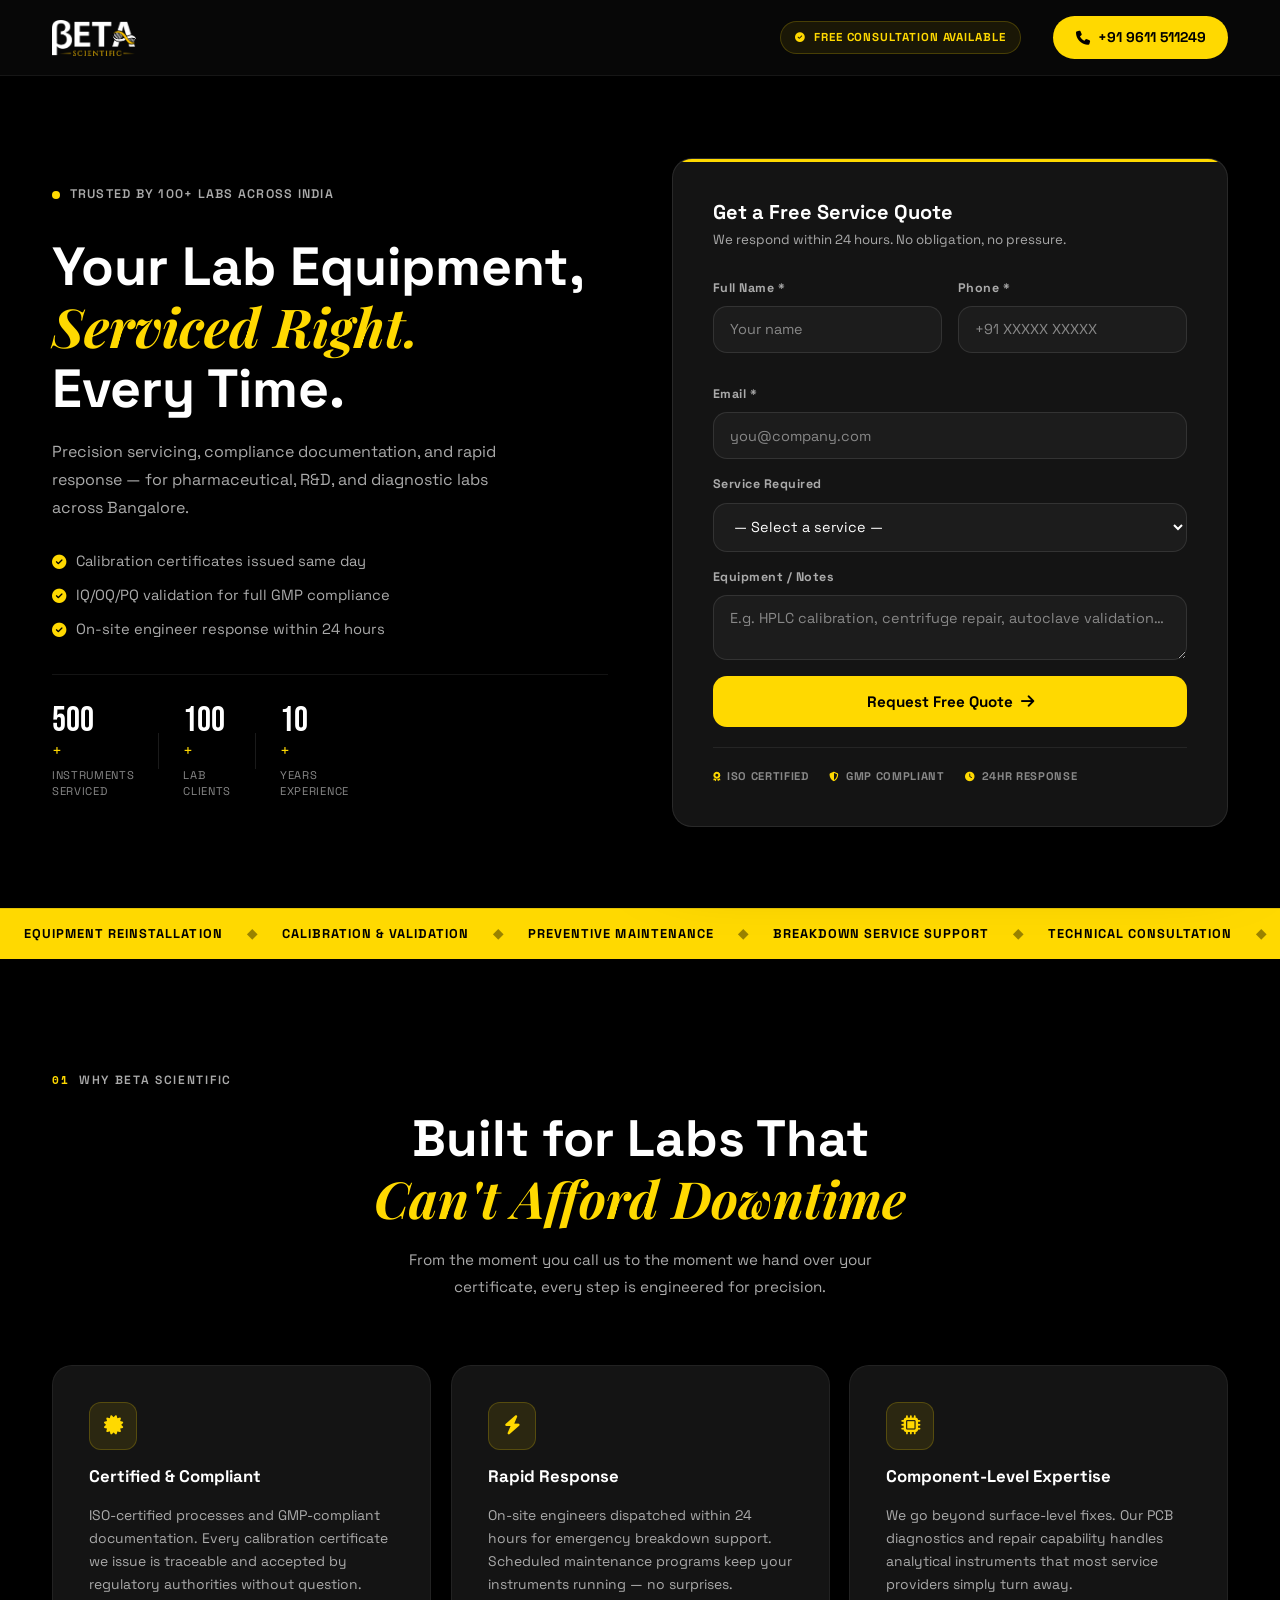
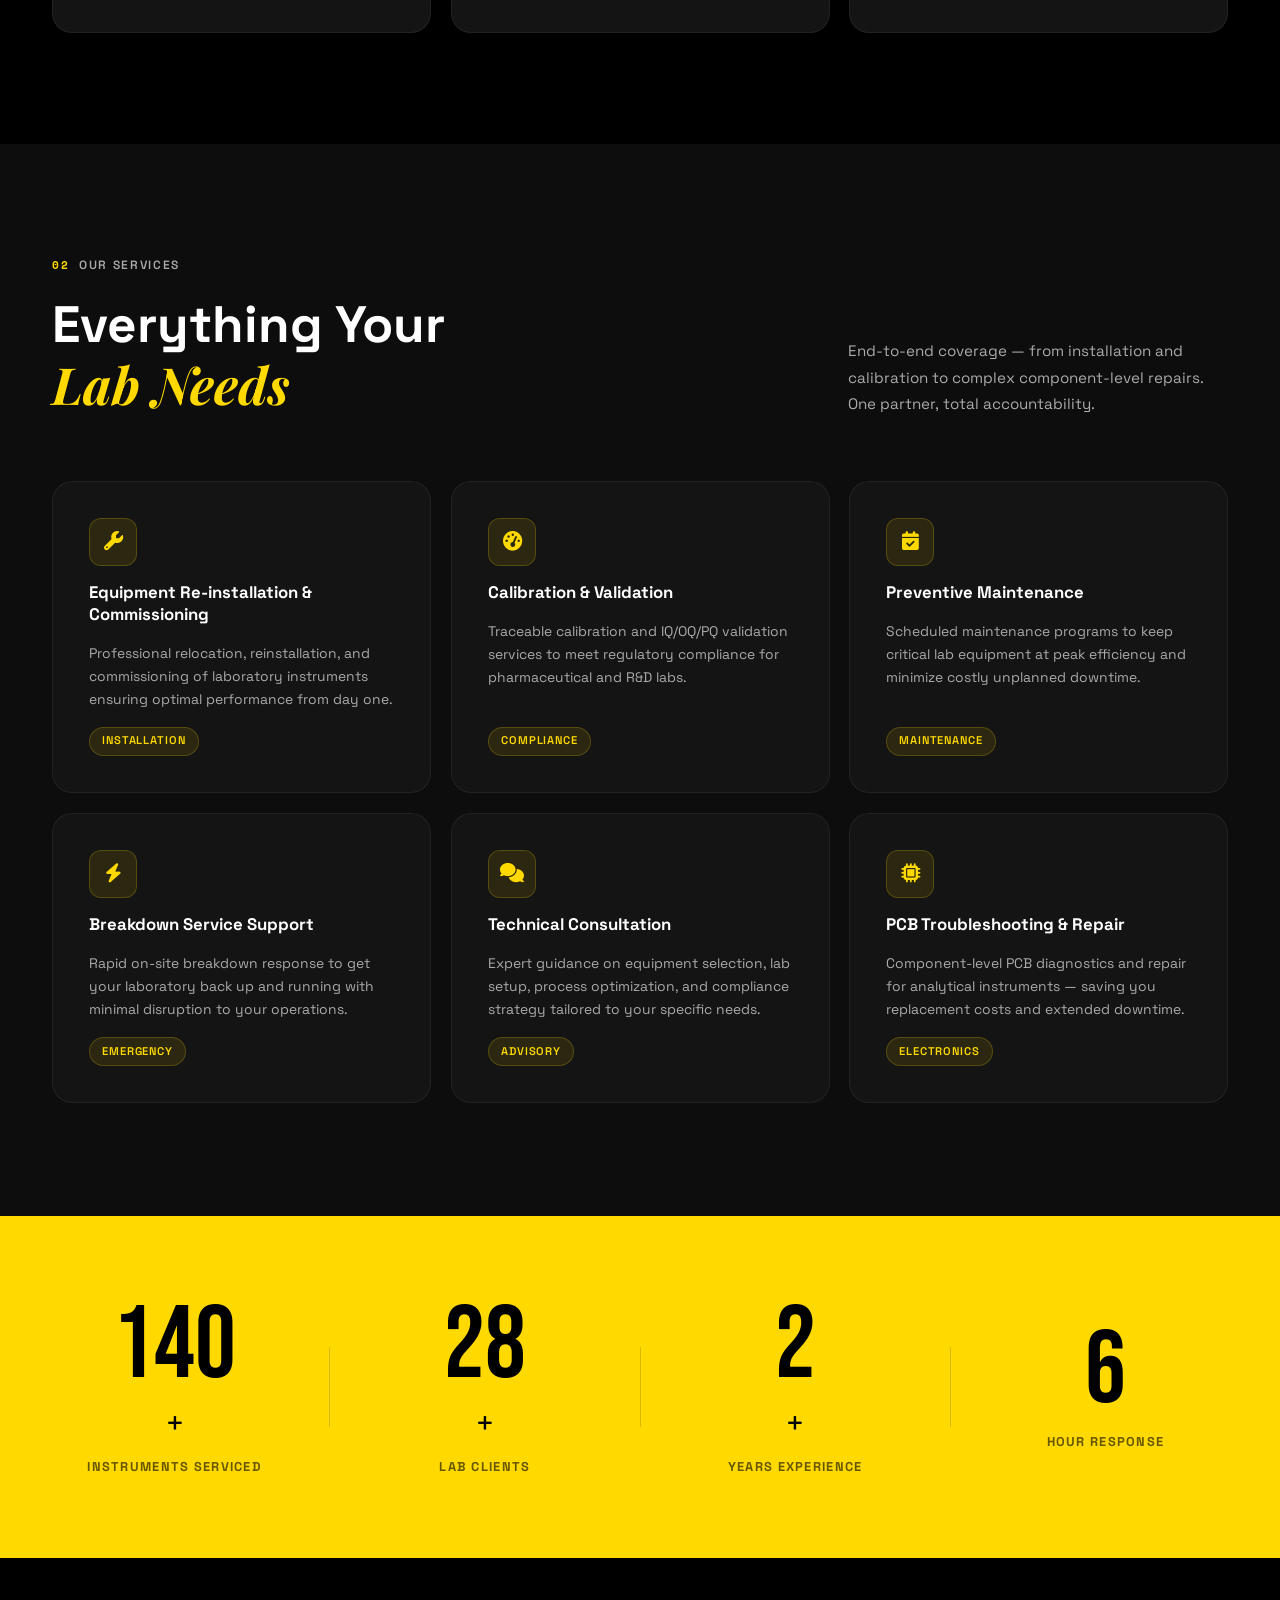
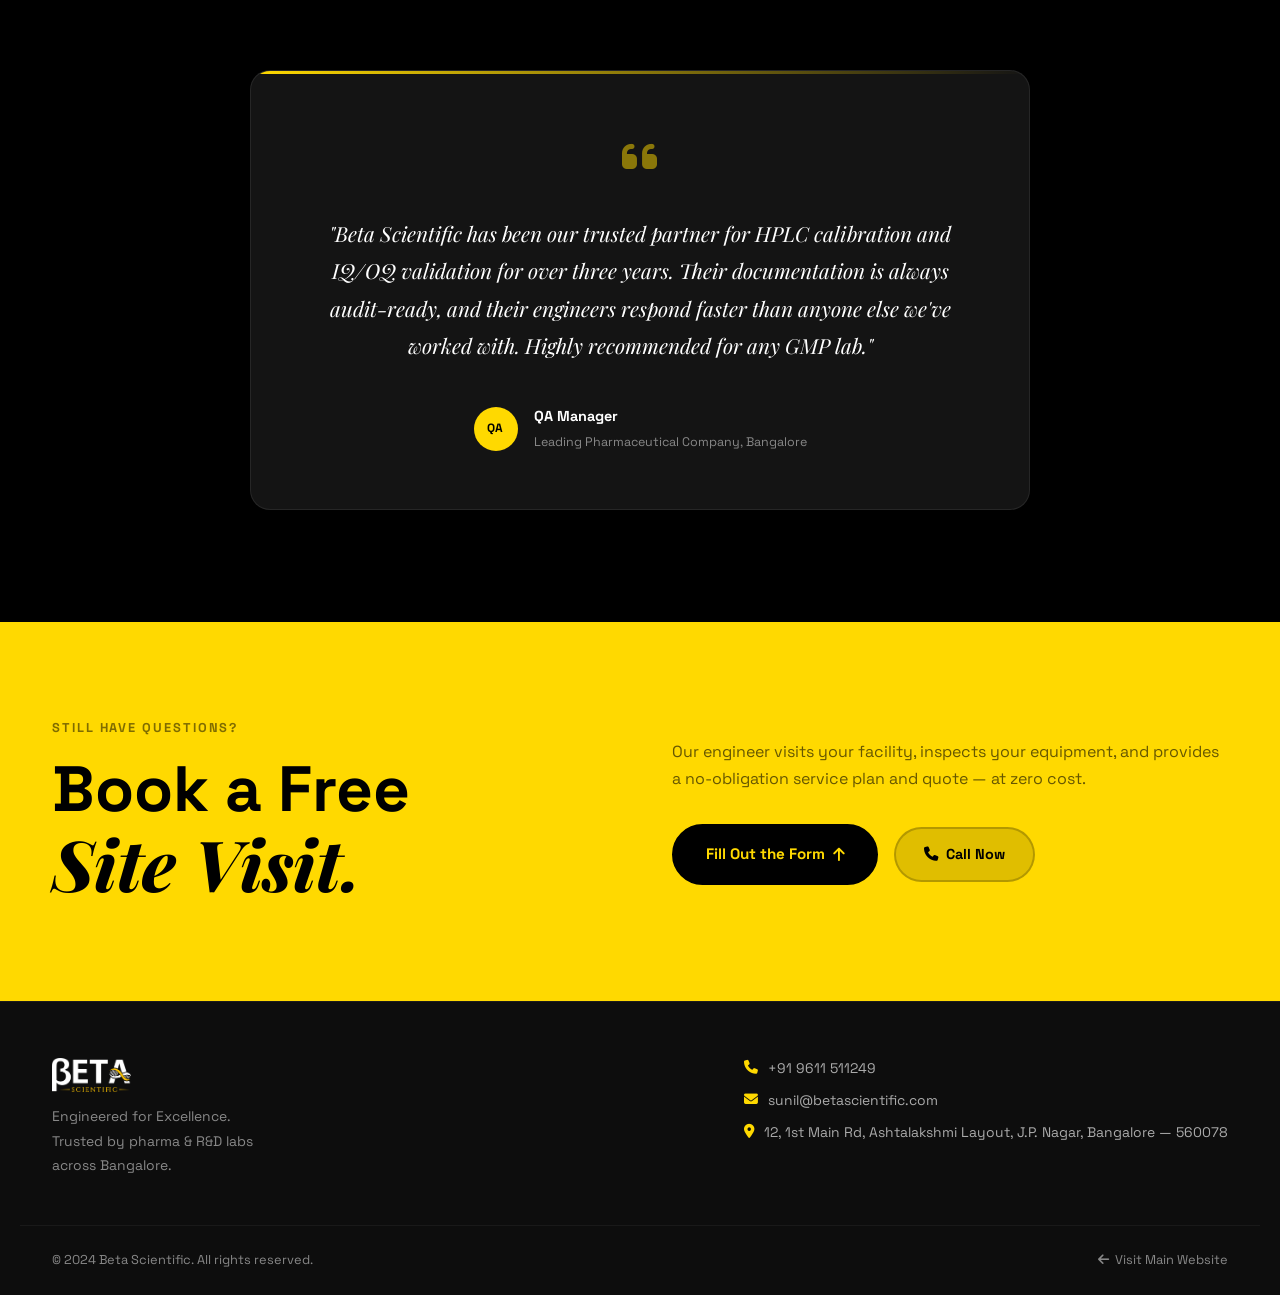
==== reach-us.html @ d672bdf1 "Apps" ====
<!DOCTYPE html>
<html lang="en">
<head>
  <meta charset="UTF-8" />
  <meta name="viewport" content="width=device-width, initial-scale=1.0" />
  <title>Get a Free Lab Equipment Service Quote — Beta Scientific Bangalore</title>
  <meta name="description" content="Beta Scientific — Expert calibration, validation & lab equipment services in Bangalore. Get a free quote. ISO certified. GMP compliant. 24hr response." />
  <meta name="robots" content="noindex, nofollow" />
  <link rel="preconnect" href="https://fonts.googleapis.com" />
  <link rel="preconnect" href="https://fonts.gstatic.com" crossorigin />
  <link href="https://fonts.googleapis.com/css2?family=Bebas+Neue&family=Playfair+Display:ital,wght@0,700;1,400;1,700&family=Space+Grotesk:wght@300;400;500;600;700&family=Space+Mono:ital@0;1&display=swap" rel="stylesheet" />
  <link rel="stylesheet" href="https://cdnjs.cloudflare.com/ajax/libs/font-awesome/6.5.0/css/all.min.css" />
  <link rel="stylesheet" href="style.css" />
  <link rel="stylesheet" href="reach-us.css" />
</head>
<body>

  <!-- ===== MINIMAL HEADER ===== -->
  <header id="lp-header">
    <div class="lp-header-inner">
      <a href="index.html" class="lp-logo">
        <img src="assets/logo-light.png" alt="Beta Scientific" />
      </a>
      <span class="lp-badge">
        <i class="fas fa-circle-check"></i> Free Consultation Available
      </span>
      <a href="tel:+919611511249" class="lp-phone-cta">
        <i class="fas fa-phone"></i>
        <span>+91 9611 511249</span>
      </a>
    </div>
  </header>

  <!-- ===== HERO ===== -->
  <section id="lp-hero">
    <div class="lp-hero-inner">

      <!-- LEFT: Copy + Stats -->
      <div class="lp-hero-left">
        <div class="hero-eyebrow">
          <span class="dot"></span> Trusted by 100+ Labs Across India
        </div>

        <h1 class="lp-h1">
          Your Lab Equipment,<br/>
          <em>Serviced Right.</em><br/>
          Every Time.
        </h1>

        <p class="lp-subhead">
          Precision servicing, compliance documentation, and rapid response
          — for pharmaceutical, R&amp;D, and diagnostic labs across Bangalore.
        </p>

        <ul class="lp-bullets">
          <li><i class="fas fa-circle-check"></i> Calibration certificates issued same day</li>
          <li><i class="fas fa-circle-check"></i> IQ/OQ/PQ validation for full GMP compliance</li>
          <li><i class="fas fa-circle-check"></i> On-site engineer response within 24 hours</li>
        </ul>

        <div class="hero-stats-row lp-stats-row">
          <div class="hstat">
            <span class="hstat-num" data-target="500">0</span><sup>+</sup>
            <span class="hstat-lbl">Instruments<br/>Serviced</span>
          </div>
          <div class="hstat-sep"></div>
          <div class="hstat">
            <span class="hstat-num" data-target="100">0</span><sup>+</sup>
            <span class="hstat-lbl">Lab<br/>Clients</span>
          </div>
          <div class="hstat-sep"></div>
          <div class="hstat">
            <span class="hstat-num" data-target="10">0</span><sup>+</sup>
            <span class="hstat-lbl">Years<br/>Experience</span>
          </div>
        </div>
      </div>

      <!-- RIGHT: Inline Quote Form -->
      <div class="lp-form-panel">
        <div class="lp-form-header">
          <h2>Get a Free Service Quote</h2>
          <p>We respond within 24 hours. No obligation, no pressure.</p>
        </div>

        <form id="lpForm" novalidate>
          <div class="form-row">
            <div class="form-group">
              <label for="lp-name">Full Name *</label>
              <input type="text" id="lp-name" name="name" placeholder="Your name" required />
            </div>
            <div class="form-group">
              <label for="lp-phone">Phone *</label>
              <input type="tel" id="lp-phone" name="phone" placeholder="+91 XXXXX XXXXX" required />
            </div>
          </div>
          <div class="form-group">
            <label for="lp-email">Email *</label>
            <input type="email" id="lp-email" name="email" placeholder="you@company.com" required />
          </div>
          <div class="form-group">
            <label for="lp-service">Service Required</label>
            <select id="lp-service" name="service">
              <option value="">— Select a service —</option>
              <option>Equipment Re-installation &amp; Commissioning</option>
              <option>Calibration &amp; Validation</option>
              <option>Preventive Maintenance</option>
              <option>Breakdown Service Support</option>
              <option>Technical Consultation</option>
              <option>PCB Troubleshooting &amp; Repair</option>
              <option>Other / Not Sure</option>
            </select>
          </div>
          <div class="form-group">
            <label for="lp-message">Equipment / Notes</label>
            <textarea id="lp-message" name="message" rows="2" placeholder="E.g. HPLC calibration, centrifuge repair, autoclave validation…"></textarea>
          </div>
          <button type="submit" class="btn-submit">
            Request Free Quote <i class="fas fa-arrow-right"></i>
          </button>
          <div class="form-success" id="lpFormSuccess">
            <i class="fas fa-circle-check"></i>
            Thank you! We'll contact you within 24 hours.
          </div>
        </form>

        <div class="lp-form-trust">
          <span><i class="fas fa-award"></i> ISO Certified</span>
          <span><i class="fas fa-shield-halved"></i> GMP Compliant</span>
          <span><i class="fas fa-clock"></i> 24hr Response</span>
        </div>
      </div>

    </div>
  </section>

  <!-- ===== MARQUEE ===== -->
  <div class="marquee-wrap">
    <div class="marquee-track">
      <span>Equipment Reinstallation</span><span class="bull">◆</span>
      <span>Calibration &amp; Validation</span><span class="bull">◆</span>
      <span>Preventive Maintenance</span><span class="bull">◆</span>
      <span>Breakdown Service Support</span><span class="bull">◆</span>
      <span>Technical Consultation</span><span class="bull">◆</span>
      <span>PCB Troubleshooting &amp; Repair</span><span class="bull">◆</span>
      <span>Equipment Reinstallation</span><span class="bull">◆</span>
      <span>Calibration &amp; Validation</span><span class="bull">◆</span>
      <span>Preventive Maintenance</span><span class="bull">◆</span>
      <span>Breakdown Service Support</span><span class="bull">◆</span>
      <span>Technical Consultation</span><span class="bull">◆</span>
      <span>PCB Troubleshooting &amp; Repair</span><span class="bull">◆</span>
    </div>
  </div>

  <!-- ===== WHY CHOOSE US ===== -->
  <section id="lp-why">
    <div class="sec-container">
      <div class="sec-header-center">
        <p class="eyebrow"><span class="mono">01</span> Why Beta Scientific</p>
        <h2 class="sec-title">Built for Labs That<br/><em>Can't Afford Downtime</em></h2>
        <p class="sec-desc-c">From the moment you call us to the moment we hand over your certificate, every step is engineered for precision.</p>
      </div>

      <div class="lp-why-grid">
        <div class="lp-why-card">
          <div class="bc-icon"><i class="fas fa-certificate"></i></div>
          <h3>Certified &amp; Compliant</h3>
          <p>ISO-certified processes and GMP-compliant documentation. Every calibration certificate we issue is traceable and accepted by regulatory authorities without question.</p>
        </div>
        <div class="lp-why-card">
          <div class="bc-icon"><i class="fas fa-bolt"></i></div>
          <h3>Rapid Response</h3>
          <p>On-site engineers dispatched within 24 hours for emergency breakdown support. Scheduled maintenance programs keep your instruments running — no surprises.</p>
        </div>
        <div class="lp-why-card">
          <div class="bc-icon"><i class="fas fa-microchip"></i></div>
          <h3>Component-Level Expertise</h3>
          <p>We go beyond surface-level fixes. Our PCB diagnostics and repair capability handles analytical instruments that most service providers simply turn away.</p>
        </div>
      </div>
    </div>
  </section>

  <!-- ===== SERVICES ===== -->
  <section id="lp-services">
    <div class="sec-container">
      <div class="sec-header-row">
        <div>
          <p class="eyebrow"><span class="mono">02</span> Our Services</p>
          <h2 class="sec-title">Everything Your<br/><em>Lab Needs</em></h2>
        </div>
        <p class="sec-desc">End-to-end coverage — from installation and calibration to complex component-level repairs. One partner, total accountability.</p>
      </div>

      <div class="lp-services-grid">
        <div class="bento-card">
          <div class="bc-icon"><i class="fas fa-wrench"></i></div>
          <h3>Equipment Re-installation &amp; Commissioning</h3>
          <p>Professional relocation, reinstallation, and commissioning of laboratory instruments ensuring optimal performance from day one.</p>
          <div class="bc-tag">Installation</div>
        </div>
        <div class="bento-card">
          <div class="bc-icon"><i class="fas fa-gauge-high"></i></div>
          <h3>Calibration &amp; Validation</h3>
          <p>Traceable calibration and IQ/OQ/PQ validation services to meet regulatory compliance for pharmaceutical and R&amp;D labs.</p>
          <div class="bc-tag">Compliance</div>
        </div>
        <div class="bento-card">
          <div class="bc-icon"><i class="fas fa-calendar-check"></i></div>
          <h3>Preventive Maintenance</h3>
          <p>Scheduled maintenance programs to keep critical lab equipment at peak efficiency and minimize costly unplanned downtime.</p>
          <div class="bc-tag">Maintenance</div>
        </div>
        <div class="bento-card">
          <div class="bc-icon"><i class="fas fa-bolt"></i></div>
          <h3>Breakdown Service Support</h3>
          <p>Rapid on-site breakdown response to get your laboratory back up and running with minimal disruption to your operations.</p>
          <div class="bc-tag">Emergency</div>
        </div>
        <div class="bento-card">
          <div class="bc-icon"><i class="fas fa-comments"></i></div>
          <h3>Technical Consultation</h3>
          <p>Expert guidance on equipment selection, lab setup, process optimization, and compliance strategy tailored to your specific needs.</p>
          <div class="bc-tag">Advisory</div>
        </div>
        <div class="bento-card">
          <div class="bc-icon"><i class="fas fa-microchip"></i></div>
          <h3>PCB Troubleshooting &amp; Repair</h3>
          <p>Component-level PCB diagnostics and repair for analytical instruments — saving you replacement costs and extended downtime.</p>
          <div class="bc-tag">Electronics</div>
        </div>
      </div>
    </div>
  </section>

  <!-- ===== STATS ===== -->
  <section id="lp-stats">
    <div class="sec-container">
      <div class="stats-grid">
        <div class="stat-block">
          <span class="stat-big" data-target="500">0</span><sup>+</sup>
          <span class="stat-lbl">Instruments Serviced</span>
        </div>
        <div class="stat-divider"></div>
        <div class="stat-block">
          <span class="stat-big" data-target="100">0</span><sup>+</sup>
          <span class="stat-lbl">Lab Clients</span>
        </div>
        <div class="stat-divider"></div>
        <div class="stat-block">
          <span class="stat-big" data-target="10">0</span><sup>+</sup>
          <span class="stat-lbl">Years Experience</span>
        </div>
        <div class="stat-divider"></div>
        <div class="stat-block">
          <span class="stat-big" data-target="24">0</span>
          <span class="stat-lbl">Hour Response</span>
        </div>
      </div>
    </div>
  </section>

  <!-- ===== TESTIMONIAL ===== -->
  <section id="lp-testimonial">
    <div class="sec-container">
      <div class="lp-testimonial-card">
        <div class="lp-quote-mark"><i class="fas fa-quote-left"></i></div>
        <blockquote class="lp-quote-text">
          "Beta Scientific has been our trusted partner for HPLC calibration and IQ/OQ validation for over three years. Their documentation is always audit-ready, and their engineers respond faster than anyone else we've worked with. Highly recommended for any GMP lab."
        </blockquote>
        <div class="lp-testimonial-author">
          <div class="lp-author-avatar">QA</div>
          <div>
            <strong>QA Manager</strong>
            <span>Leading Pharmaceutical Company, Bangalore</span>
          </div>
        </div>
      </div>
    </div>
  </section>

  <!-- ===== SECOND CTA ===== -->
  <section id="lp-cta">
    <div class="sec-container cta-inner">
      <div class="cta-text">
        <p class="cta-pre">Still have questions?</p>
        <h2 class="cta-heading">Book a Free<br/><em>Site Visit.</em></h2>
      </div>
      <div class="cta-right">
        <p>Our engineer visits your facility, inspects your equipment, and provides a no-obligation service plan and quote — at zero cost.</p>
        <div class="lp-cta-btns">
          <a href="#lp-hero" class="btn-dark">
            Fill Out the Form <i class="fas fa-arrow-up"></i>
          </a>
          <a href="tel:+919611511249" class="lp-call-btn">
            <i class="fas fa-phone"></i> Call Now
          </a>
        </div>
      </div>
    </div>
  </section>

  <!-- ===== MINIMAL FOOTER ===== -->
  <footer id="lp-footer">
    <div class="lp-footer-inner">
      <div class="lp-footer-brand">
        <img src="assets/logo-light.png" alt="Beta Scientific" class="footer-logo" />
        <p>Engineered for Excellence.<br/>Trusted by pharma &amp; R&amp;D labs across Bangalore.</p>
      </div>
      <div class="lp-footer-contact">
        <p><i class="fas fa-phone"></i> <a href="tel:+919611511249">+91 9611 511249</a></p>
        <p><i class="fas fa-envelope"></i> <a href="mailto:sunil@betascientific.com">sunil@betascientific.com</a></p>
        <p><i class="fas fa-location-dot"></i> 12, 1st Main Rd, Ashtalakshmi Layout, J.P. Nagar, Bangalore — 560078</p>
      </div>
    </div>
    <div class="lp-footer-bottom">
      <p>&copy; 2024 Beta Scientific. All rights reserved.</p>
      <a href="index.html" class="lp-back-link">
        <i class="fas fa-arrow-left"></i> Visit Main Website
      </a>
    </div>
  </footer>

  <!-- ===== MOBILE STICKY BAR ===== -->
  <div id="lp-mobile-bar">
    <a href="tel:+919611511249">
      <i class="fas fa-phone"></i>
      Call Now — +91 9611 511249
    </a>
  </div>

  <script src="reach-us.js"></script>
</body>
</html>
---- style.css ----
/* =============================================
   BETA SCIENTIFIC — REDESIGN
   Fonts: Bebas Neue | Playfair Display | Space Grotesk
   Colors: #000 | #FFF | #FFD900
   ============================================= */

*, *::before, *::after { box-sizing: border-box; margin: 0; padding: 0; }

:root {
  --y:  #FFD900;
  --b:  #000000;
  --w:  #FFFFFF;
  --g1: #0d0d0d;
  --g2: #141414;
  --g3: #1c1c1c;
  --g4: #272727;
  --g5: #888;
  --g6: #aaa;
  --r:  14px;
  --rl: 20px;
  --t:  0.3s ease;
  --sh: 0 8px 40px rgba(0,0,0,0.5);
}

html { scroll-behavior: smooth; }
body {
  font-family: 'Space Grotesk', sans-serif;
  background: var(--b);
  color: var(--w);
  line-height: 1.6;
  overflow-x: hidden;
}

img { display: block; max-width: 100%; }
a   { text-decoration: none; color: inherit; }

/* ---- FONT HELPERS ---- */
.font-bebas   { font-family: 'Bebas Neue', sans-serif; letter-spacing: 0.02em; }
.font-playfair{ font-family: 'Playfair Display', serif; }
.mono         { font-family: 'Space Mono', monospace; font-size: 0.75em; color: var(--y); }

/* ---- LAYOUT ---- */
.sec-container {
  max-width: 1240px;
  margin: 0 auto;
  padding: 0 2rem;
}
section { padding: 7rem 0; }

/* ---- EYEBROW ---- */
.eyebrow {
  display: flex;
  align-items: center;
  gap: 0.6rem;
  font-size: 0.75rem;
  font-weight: 600;
  letter-spacing: 0.14em;
  text-transform: uppercase;
  color: var(--g6);
  margin-bottom: 1.25rem;
}
.eyebrow .mono { font-size: 0.9em; }

/* ---- SECTION TITLES ---- */
.sec-title {
  font-family: 'Space Grotesk', sans-serif;
  font-size: clamp(2.2rem, 4vw, 3.2rem);
  font-weight: 700;
  line-height: 1.15;
}
.sec-title em {
  font-family: 'Playfair Display', serif;
  font-style: italic;
  font-weight: 700;
  color: var(--y);
}

/* ---- SECTION HEADER ROW ---- */
.sec-header-row {
  display: flex;
  align-items: flex-end;
  justify-content: space-between;
  gap: 2rem;
  margin-bottom: 4rem;
}
.sec-desc {
  max-width: 380px;
  font-size: 0.95rem;
  color: var(--g6);
  line-height: 1.75;
  flex-shrink: 0;
}
.sec-header-center { text-align: center; margin-bottom: 4rem; }
.sec-desc-c { max-width: 500px; margin: 1rem auto 0; color: var(--g6); font-size: 0.95rem; line-height: 1.75; }

/* ---- BUTTONS ---- */
.btn-primary {
  display: inline-flex;
  align-items: center;
  gap: 0.5rem;
  background: var(--y);
  color: var(--b);
  font-family: 'Space Grotesk', sans-serif;
  font-weight: 700;
  font-size: 0.9rem;
  padding: 0.9rem 1.75rem;
  border: none;
  border-radius: 999px;
  cursor: pointer;
  transition: transform var(--t), box-shadow var(--t), background var(--t);
}
.btn-primary:hover {
  transform: translateY(-2px);
  box-shadow: 0 8px 28px rgba(255,217,0,0.35);
  background: #f5cf00;
}
.btn-ghost {
  display: inline-flex;
  align-items: center;
  gap: 0.5rem;
  background: transparent;
  color: var(--w);
  font-family: 'Space Grotesk', sans-serif;
  font-weight: 600;
  font-size: 0.9rem;
  padding: 0.9rem 1.75rem;
  border: 1.5px solid rgba(255,255,255,0.2);
  border-radius: 999px;
  cursor: pointer;
  transition: border-color var(--t), color var(--t), transform var(--t);
}
.btn-ghost:hover { border-color: var(--y); color: var(--y); transform: translateY(-2px); }
.btn-dark {
  display: inline-flex;
  align-items: center;
  gap: 0.5rem;
  background: var(--b);
  color: var(--y);
  font-family: 'Space Grotesk', sans-serif;
  font-weight: 700;
  font-size: 0.95rem;
  padding: 1rem 2rem;
  border: 2px solid var(--b);
  border-radius: 999px;
  cursor: pointer;
  transition: all var(--t);
}
.btn-dark:hover { background: var(--g3); transform: translateY(-2px); }
.btn-quote {
  display: inline-flex;
  align-items: center;
  gap: 0.5rem;
  background: var(--y);
  color: var(--b);
  font-family: 'Space Grotesk', sans-serif;
  font-weight: 700;
  font-size: 0.85rem;
  padding: 0.65rem 1.4rem;
  border: none;
  border-radius: 999px;
  cursor: pointer;
  transition: transform var(--t), box-shadow var(--t);
}
.btn-quote:hover { transform: translateY(-2px); box-shadow: 0 6px 20px rgba(255,217,0,0.3); }

/* ============================================= */
/* NAVBAR                                        */
/* ============================================= */
#navbar {
  position: fixed;
  top: 0; left: 0; right: 0;
  z-index: 1000;
  padding: 1.5rem 0;
  transition: all var(--t);
}
#navbar.scrolled {
  background: rgba(8,8,8,0.94);
  backdrop-filter: blur(20px);
  padding: 1rem 0;
  border-bottom: 1px solid rgba(255,255,255,0.06);
}
.nav-inner {
  max-width: 1240px;
  margin: 0 auto;
  padding: 0 2rem;
  display: flex;
  align-items: center;
  gap: 3rem;
}
.nav-logo img { height: 38px; }
.nav-links {
  display: flex;
  list-style: none;
  gap: 0.25rem;
  margin-left: auto;
}
.nav-links a {
  font-size: 0.85rem;
  font-weight: 500;
  color: var(--g6);
  padding: 0.45rem 0.85rem;
  border-radius: 8px;
  transition: color var(--t), background var(--t);
}
.nav-links a:hover, .nav-links a.active { color: var(--w); background: rgba(255,255,255,0.07); }
.hamburger {
  display: none;
  flex-direction: column;
  gap: 5px;
  background: none;
  border: none;
  cursor: pointer;
  margin-left: auto;
  padding: 4px;
}
.hamburger span { display: block; width: 22px; height: 2px; background: var(--w); border-radius: 2px; transition: all var(--t); }
.hamburger.open span:nth-child(1) { transform: translateY(7px) rotate(45deg); }
.hamburger.open span:nth-child(2) { opacity: 0; }
.hamburger.open span:nth-child(3) { transform: translateY(-7px) rotate(-45deg); }

/* ============================================= */
/* HERO                                          */
/* ============================================= */
#hero {
  min-height: 100vh;
  display: grid;
  grid-template-columns: 1fr 1fr;
  align-items: center;
  gap: 4rem;
  padding-top: 7rem;
  padding-bottom: 5rem;
  max-width: 1240px;
  margin: 0 auto;
  padding-left: 2rem;
  padding-right: 2rem;
}
.hero-eyebrow {
  display: inline-flex;
  align-items: center;
  gap: 0.6rem;
  font-size: 0.78rem;
  font-weight: 600;
  letter-spacing: 0.1em;
  text-transform: uppercase;
  color: var(--g6);
  margin-bottom: 2rem;
}
.dot { width: 8px; height: 8px; background: var(--y); border-radius: 50%; display: inline-block; animation: pulse 2s ease-in-out infinite; }
@keyframes pulse { 0%,100%{box-shadow:0 0 0 0 rgba(255,217,0,0.4)} 50%{box-shadow:0 0 0 6px rgba(255,217,0,0)} }

.hero-heading {
  line-height: 1;
  margin-bottom: 1.75rem;
}
.line-block {
  display: block;
  font-family: 'Bebas Neue', sans-serif;
  font-size: clamp(4.5rem, 9vw, 8rem);
  letter-spacing: 0.02em;
  line-height: 0.95;
}
.line-block:nth-child(2) {
  -webkit-text-stroke: 1.5px rgba(255,255,255,0.5);
  color: transparent;
}
.line-serif {
  display: block;
  margin-top: 0.4rem;
}
.line-serif em {
  font-family: 'Playfair Display', serif;
  font-style: italic;
  font-weight: 700;
  font-size: clamp(2.5rem, 5vw, 4.5rem);
  color: var(--y);
}

.hero-body {
  font-size: 1rem;
  color: var(--g6);
  max-width: 440px;
  line-height: 1.75;
  margin-bottom: 2.5rem;
}
.hero-btns { display: flex; gap: 1rem; flex-wrap: wrap; margin-bottom: 3rem; }

.hero-stats-row {
  display: flex;
  align-items: center;
  gap: 1.5rem;
  padding-top: 2rem;
  border-top: 1px solid rgba(255,255,255,0.08);
}
.hstat { display: flex; flex-direction: column; }
.hstat-num {
  font-family: 'Bebas Neue', sans-serif;
  font-size: 2.2rem;
  line-height: 1;
  color: var(--w);
}
.hstat sup { font-family: 'Space Grotesk', sans-serif; font-size: 1rem; color: var(--y); vertical-align: super; }
.hstat-lbl { font-size: 0.7rem; color: var(--g5); text-transform: uppercase; letter-spacing: 0.06em; margin-top: 0.3rem; line-height: 1.4; }
.hstat-sep { width: 1px; height: 36px; background: rgba(255,255,255,0.1); }

/* Hero right */
.hero-right { position: relative; }
.hero-img-frame {
  position: relative;
  border-radius: var(--rl);
  overflow: hidden;
  aspect-ratio: 4/5;
  box-shadow: 0 30px 80px rgba(0,0,0,0.6);
}
.hero-img-frame img {
  width: 100%; height: 100%;
  object-fit: cover;
  filter: brightness(0.8) grayscale(10%);
  transition: transform 8s ease;
}
.hero-img-frame:hover img { transform: scale(1.04); }

/* Yellow corner brackets */
.frame-corner {
  position: absolute;
  width: 28px; height: 28px;
  border-color: var(--y);
  border-style: solid;
  z-index: 2;
}
.frame-corner.tl { top: 16px; left: 16px; border-width: 2px 0 0 2px; }
.frame-corner.tr { top: 16px; right: 16px; border-width: 2px 2px 0 0; }
.frame-corner.bl { bottom: 16px; left: 16px; border-width: 0 0 2px 2px; }
.frame-corner.br { bottom: 16px; right: 16px; border-width: 0 2px 2px 0; }

.hero-badge-float {
  position: absolute;
  display: flex;
  align-items: center;
  gap: 0.75rem;
  background: rgba(10,10,10,0.85);
  backdrop-filter: blur(12px);
  border: 1px solid rgba(255,255,255,0.1);
  border-radius: 14px;
  padding: 0.85rem 1.1rem;
  z-index: 3;
  animation: floatY 4s ease-in-out infinite;
}
.hero-badge-float i { color: var(--y); font-size: 1.1rem; }
.hero-badge-float div { display: flex; flex-direction: column; gap: 0.1rem; }
.hero-badge-float strong { font-size: 0.82rem; }
.hero-badge-float span { font-size: 0.7rem; color: var(--g6); }
.b1 { bottom: 2rem; left: -2rem; animation-delay: 0s; }
.b2 { top: 2rem; right: -2rem; animation-delay: 1.8s; }
@keyframes floatY { 0%,100%{transform:translateY(0)} 50%{transform:translateY(-10px)} }

/* ============================================= */
/* MARQUEE                                       */
/* ============================================= */
.marquee-wrap {
  background: var(--y);
  overflow: hidden;
  padding: 0.9rem 0;
  border-top: 1px solid rgba(0,0,0,0.1);
}
.marquee-track {
  display: flex;
  align-items: center;
  gap: 0;
  white-space: nowrap;
  animation: marquee 28s linear infinite;
  width: max-content;
}
.marquee-track span {
  font-family: 'Space Grotesk', sans-serif;
  font-size: 0.8rem;
  font-weight: 700;
  letter-spacing: 0.08em;
  text-transform: uppercase;
  color: var(--b);
  padding: 0 1.5rem;
}
.bull { color: rgba(0,0,0,0.4) !important; padding: 0 !important; }
@keyframes marquee { from { transform: translateX(0); } to { transform: translateX(-50%); } }
.marquee-wrap:hover .marquee-track { animation-play-state: paused; }

/* ============================================= */
/* SERVICES BENTO                                */
/* ============================================= */
#services { background: var(--g1); }

.bento-grid {
  display: grid;
  grid-template-columns: 2fr 1fr 1fr;
  grid-template-rows: auto auto;
  gap: 1.25rem;
}
.bento-card {
  background: var(--g2);
  border: 1px solid rgba(255,255,255,0.06);
  border-radius: var(--rl);
  padding: 2.25rem;
  display: flex;
  flex-direction: column;
  gap: 1rem;
  position: relative;
  overflow: hidden;
  transition: transform var(--t), border-color var(--t), box-shadow var(--t);
}
.bento-card::after {
  content: '';
  position: absolute;
  top: 0; left: 0; right: 0;
  height: 2px;
  background: var(--y);
  transform: scaleX(0);
  transform-origin: left;
  transition: transform 0.4s ease;
}
.bento-card:hover::after { transform: scaleX(1); }
.bento-card:hover {
  transform: translateY(-5px);
  border-color: rgba(255,217,0,0.15);
  box-shadow: 0 16px 50px rgba(0,0,0,0.4);
}
.bc-wide { grid-column: span 1; }
.bc-wide:first-child { grid-column: 1 / 2; }
.bc-wide:nth-child(5) { grid-column: 2 / 4; }

.bc-featured {
  background: linear-gradient(135deg, var(--g3), var(--g2));
}
.bc-accent {
  background: var(--y);
  color: var(--b);
  border-color: var(--y);
}
.bc-accent::after { background: var(--b); }
.bc-accent .bc-icon { background: rgba(0,0,0,0.12); border-color: rgba(0,0,0,0.15); }
.bc-accent .bc-icon i { color: var(--b); }
.bc-accent .bc-tag { background: rgba(0,0,0,0.12); color: var(--b); }

.bc-icon {
  width: 48px; height: 48px;
  background: rgba(255,217,0,0.1);
  border: 1px solid rgba(255,217,0,0.2);
  border-radius: 12px;
  display: flex; align-items: center; justify-content: center;
  flex-shrink: 0;
}
.bc-icon i { color: var(--y); font-size: 1.2rem; }
.bento-card h3 {
  font-size: 1.05rem;
  font-weight: 700;
  line-height: 1.3;
}
.bento-card p { font-size: 0.87rem; color: var(--g6); line-height: 1.65; flex: 1; }
.bc-accent p { color: rgba(0,0,0,0.65); }
.bc-tag {
  display: inline-block;
  font-size: 0.7rem;
  font-weight: 600;
  letter-spacing: 0.08em;
  text-transform: uppercase;
  background: rgba(255,217,0,0.1);
  color: var(--y);
  padding: 0.3rem 0.75rem;
  border-radius: 999px;
  border: 1px solid rgba(255,217,0,0.2);
  width: fit-content;
  margin-top: auto;
}

/* ============================================= */
/* STATS                                         */
/* ============================================= */
#stats {
  background: var(--y);
  padding: 5rem 0;
}
.stats-grid {
  display: flex;
  align-items: center;
  justify-content: space-between;
  gap: 2rem;
}
.stat-block {
  display: flex;
  flex-direction: column;
  align-items: center;
  text-align: center;
  flex: 1;
}
.stat-big {
  font-family: 'Bebas Neue', sans-serif;
  font-size: clamp(4rem, 8vw, 7rem);
  color: var(--b);
  line-height: 1;
}
#stats sup { font-family: 'Space Grotesk', sans-serif; font-size: 2rem; color: var(--b); vertical-align: super; }
.stat-lbl {
  font-size: 0.8rem;
  font-weight: 700;
  letter-spacing: 0.1em;
  text-transform: uppercase;
  color: rgba(0,0,0,0.6);
  margin-top: 0.5rem;
}
.stat-divider { width: 1px; height: 80px; background: rgba(0,0,0,0.15); }

/* ============================================= */
/* ABOUT                                         */
/* ============================================= */
#about { background: var(--b); }

.about-grid {
  display: grid;
  grid-template-columns: 1fr 1fr;
  gap: 5rem;
  align-items: center;
}
.about-title { margin-bottom: 1.5rem; }
.about-quote {
  font-family: 'Playfair Display', serif;
  font-style: italic;
  font-size: 1.25rem;
  color: var(--y);
  border-left: 3px solid var(--y);
  padding-left: 1.25rem;
  margin-bottom: 1.75rem;
  line-height: 1.6;
}
.about-body { font-size: 0.95rem; color: var(--g6); line-height: 1.8; margin-bottom: 1rem; }
.about-pills {
  display: flex;
  flex-wrap: wrap;
  gap: 0.6rem;
  margin-top: 1.75rem;
}
.about-pills span {
  display: inline-flex;
  align-items: center;
  gap: 0.4rem;
  font-size: 0.8rem;
  font-weight: 600;
  background: var(--g2);
  border: 1px solid rgba(255,255,255,0.08);
  padding: 0.4rem 1rem;
  border-radius: 999px;
}
.about-pills i { color: var(--y); font-size: 0.7rem; }

/* About right */
.about-right { position: relative; }
.about-img-frame {
  border-radius: var(--rl);
  overflow: hidden;
  aspect-ratio: 4/5;
  box-shadow: var(--sh);
  position: relative;
}
.about-img-frame img {
  width: 100%; height: 100%;
  object-fit: cover;
  filter: brightness(0.72) grayscale(10%);
  transition: transform 0.6s ease;
}
.about-img-frame:hover img { transform: scale(1.04); }
.about-img-caption {
  position: absolute;
  bottom: 0; left: 0; right: 0;
  background: linear-gradient(transparent, rgba(0,0,0,0.85));
  padding: 2.5rem 1.5rem 1.5rem;
}
.about-img-caption span { font-size: 0.7rem; text-transform: uppercase; letter-spacing: 0.1em; color: var(--y); font-weight: 700; }
.about-img-caption p { font-size: 0.82rem; color: rgba(255,255,255,0.7); margin-top: 0.3rem; }
.about-badge {
  position: absolute;
  display: flex; align-items: center; gap: 0.6rem;
  background: rgba(10,10,10,0.88);
  backdrop-filter: blur(12px);
  border: 1px solid rgba(255,255,255,0.1);
  border-radius: 12px;
  padding: 0.75rem 1.1rem;
  font-size: 0.82rem;
  font-weight: 700;
  white-space: nowrap;
  z-index: 2;
  animation: floatY 4s ease-in-out infinite;
}
.about-badge i { color: var(--y); }
.ab1 { top: 1.5rem; right: -1.5rem; animation-delay: 0s; }
.ab2 { bottom: 5rem; left: -1.5rem; animation-delay: 2s; }

/* ============================================= */
/* PROCESS                                       */
/* ============================================= */
#process { background: var(--g1); }

.process-grid {
  display: grid;
  grid-template-columns: 1fr auto 1fr auto 1fr;
  align-items: start;
  gap: 0;
}
.process-card {
  background: var(--g2);
  border: 1px solid rgba(255,255,255,0.07);
  border-radius: var(--rl);
  padding: 2.5rem 2rem;
  position: relative;
  transition: transform var(--t), border-color var(--t);
}
.process-card:hover { transform: translateY(-6px); border-color: rgba(255,217,0,0.2); }
.process-num {
  font-family: 'Bebas Neue', sans-serif;
  font-size: 4rem;
  color: rgba(255,217,0,0.12);
  line-height: 1;
  margin-bottom: 1rem;
  transition: color var(--t);
}
.process-card:hover .process-num { color: rgba(255,217,0,0.3); }
.process-icon {
  width: 52px; height: 52px;
  background: rgba(255,217,0,0.1);
  border: 1px solid rgba(255,217,0,0.2);
  border-radius: 14px;
  display: flex; align-items: center; justify-content: center;
  margin-bottom: 1.25rem;
}
.process-icon i { color: var(--y); font-size: 1.3rem; }
.process-card h3 { font-size: 1.1rem; font-weight: 700; margin-bottom: 0.75rem; }
.process-card p { font-size: 0.88rem; color: var(--g6); line-height: 1.7; }
.process-arrow {
  display: flex;
  align-items: center;
  justify-content: center;
  padding: 0 1.5rem;
  padding-top: 6rem;
  color: rgba(255,217,0,0.4);
  font-size: 1.25rem;
}

/* ============================================= */
/* CTA BANNER                                    */
/* ============================================= */
#cta-banner {
  background: var(--y);
  padding: 6rem 0;
  position: relative;
  overflow: hidden;
}
#cta-banner::before {
  content: '';
  position: absolute;
  inset: 0;
  background-image: url('https://images.unsplash.com/photo-1581093577421-f12b8c5d6d70?auto=format&fit=crop&w=1920&q=60');
  background-size: cover;
  background-position: center;
  opacity: 0.08;
  mix-blend-mode: multiply;
}
.cta-inner {
  display: grid;
  grid-template-columns: 1fr 1fr;
  align-items: center;
  gap: 4rem;
  position: relative;
  z-index: 1;
}
.cta-pre {
  font-size: 0.8rem;
  font-weight: 700;
  letter-spacing: 0.15em;
  text-transform: uppercase;
  color: rgba(0,0,0,0.5);
  margin-bottom: 1rem;
}
.cta-heading {
  font-family: 'Space Grotesk', sans-serif;
  font-size: clamp(2.5rem, 5vw, 4rem);
  font-weight: 800;
  color: var(--b);
  line-height: 1.1;
}
.cta-heading em {
  font-family: 'Playfair Display', serif;
  font-style: italic;
  font-size: 1.1em;
}
.cta-right p { font-size: 1rem; color: rgba(0,0,0,0.6); margin-bottom: 2rem; line-height: 1.7; }

/* ============================================= */
/* CONTACT                                       */
/* ============================================= */
#contact { background: var(--b); }

.contact-grid {
  display: grid;
  grid-template-columns: repeat(4, 1fr);
  gap: 1.25rem;
}
.contact-card {
  background: var(--g2);
  border: 1px solid rgba(255,255,255,0.07);
  border-radius: var(--rl);
  padding: 2rem;
  display: flex;
  flex-direction: column;
  gap: 0.75rem;
  transition: transform var(--t), border-color var(--t);
}
.contact-card:hover { transform: translateY(-4px); border-color: rgba(255,217,0,0.15); }
.cc-icon {
  width: 44px; height: 44px;
  background: rgba(255,217,0,0.1);
  border: 1px solid rgba(255,217,0,0.2);
  border-radius: 12px;
  display: flex; align-items: center; justify-content: center;
  margin-bottom: 0.25rem;
}
.cc-icon i { color: var(--y); font-size: 1rem; }
.cc-lbl { font-size: 0.7rem; font-weight: 700; letter-spacing: 0.1em; text-transform: uppercase; color: var(--g5); }
.cc-val { font-size: 0.9rem; color: var(--w); line-height: 1.55; }
.cc-val:hover { color: var(--y); }

.contact-card-cta {
  background: var(--g3);
  border-color: rgba(255,217,0,0.1);
  justify-content: space-between;
}
.contact-card-cta p { font-size: 0.95rem; color: var(--g6); line-height: 1.6; }
.contact-socials { display: flex; gap: 0.6rem; }
.contact-socials a {
  width: 36px; height: 36px;
  background: var(--g4);
  border: 1px solid rgba(255,255,255,0.1);
  border-radius: 9px;
  display: flex; align-items: center; justify-content: center;
  font-size: 0.85rem;
  transition: all var(--t);
}
.contact-socials a:hover { background: var(--y); color: var(--b); }

/* ============================================= */
/* FOOTER                                        */
/* ============================================= */
#footer {
  background: var(--g1);
  border-top: 1px solid rgba(255,255,255,0.06);
}
.footer-inner {
  display: grid;
  grid-template-columns: 2fr 1fr 1.5fr 1.5fr;
  gap: 3rem;
  padding-top: 4.5rem;
  padding-bottom: 3.5rem;
}
.footer-logo { height: 34px; margin-bottom: 1rem; }
.footer-brand p { font-size: 0.87rem; color: var(--g5); line-height: 1.75; max-width: 220px; }
.footer-nav h4, .footer-contact h4 {
  font-size: 0.72rem; font-weight: 700; letter-spacing: 0.12em; text-transform: uppercase;
  color: var(--g5); margin-bottom: 1.25rem;
}
.footer-nav ul { list-style: none; display: flex; flex-direction: column; gap: 0.65rem; }
.footer-nav a { font-size: 0.87rem; color: var(--g6); transition: color var(--t); }
.footer-nav a:hover { color: var(--y); }
.footer-contact p { display: flex; align-items: flex-start; gap: 0.6rem; font-size: 0.87rem; color: var(--g6); margin-bottom: 0.7rem; line-height: 1.5; }
.footer-contact i { color: var(--y); margin-top: 0.15rem; flex-shrink: 0; }
.footer-contact a { color: var(--g6); transition: color var(--t); }
.footer-contact a:hover { color: var(--y); }
.footer-socials { display: flex; gap: 0.5rem; margin-top: 1rem; }
.footer-socials a {
  width: 34px; height: 34px;
  background: var(--g2);
  border: 1px solid rgba(255,255,255,0.08);
  border-radius: 8px;
  display: flex; align-items: center; justify-content: center;
  font-size: 0.8rem;
  transition: all var(--t);
}
.footer-socials a:hover { background: var(--y); color: var(--b); }
.footer-bottom {
  border-top: 1px solid rgba(255,255,255,0.05);
  padding: 1.5rem 2rem;
  max-width: 1240px;
  margin: 0 auto;
  display: flex;
  justify-content: space-between;
  font-size: 0.8rem;
  color: var(--g5);
}
.footer-tagline {
  font-family: 'Playfair Display', serif;
  font-style: italic;
  color: var(--g5);
}

/* ============================================= */
/* MODAL                                         */
/* ============================================= */
.modal-overlay {
  position: fixed; inset: 0; z-index: 2000;
  display: flex; align-items: center; justify-content: center;
  padding: 1rem;
  background: rgba(0,0,0,0.78);
  backdrop-filter: blur(10px);
  opacity: 0; visibility: hidden;
  transition: opacity 0.35s ease, visibility 0.35s ease;
}
.modal-overlay.open { opacity: 1; visibility: visible; }
.modal-box {
  background: var(--g2);
  border: 1px solid rgba(255,255,255,0.1);
  border-radius: var(--rl);
  width: 100%; max-width: 560px;
  max-height: 90vh; overflow-y: auto;
  padding: 2.5rem;
  box-shadow: 0 30px 80px rgba(0,0,0,0.7);
  transform: translateY(32px) scale(0.97);
  transition: transform 0.4s cubic-bezier(0.22,1,0.36,1), opacity 0.35s ease;
  opacity: 0;
  scrollbar-width: thin; scrollbar-color: var(--g4) transparent;
}
.modal-overlay.open .modal-box { transform: translateY(0) scale(1); opacity: 1; }
.modal-header { display: flex; align-items: flex-start; justify-content: space-between; gap: 1rem; margin-bottom: 2rem; }
.modal-header h3 { font-size: 1.4rem; margin-bottom: 0.3rem; }
.modal-header p { font-size: 0.85rem; color: var(--g6); }
.modal-close {
  width: 36px; height: 36px;
  background: var(--g3); border: 1px solid rgba(255,255,255,0.1);
  border-radius: 10px; cursor: pointer;
  display: flex; align-items: center; justify-content: center;
  color: var(--g6); font-size: 1rem; flex-shrink: 0;
  transition: all var(--t);
}
.modal-close:hover { background: rgba(255,60,60,0.15); color: #ff5555; }
.form-row { display: grid; grid-template-columns: 1fr 1fr; gap: 1rem; margin-bottom: 1rem; }
.form-group { display: flex; flex-direction: column; gap: 0.45rem; margin-bottom: 1rem; }
.form-group label { font-size: 0.78rem; font-weight: 700; color: var(--g6); letter-spacing: 0.04em; }
.form-group input, .form-group select, .form-group textarea {
  background: var(--g3);
  border: 1px solid rgba(255,255,255,0.1);
  border-radius: var(--r);
  padding: 0.85rem 1rem;
  color: var(--w);
  font-family: 'Space Grotesk', sans-serif;
  font-size: 0.9rem;
  outline: none; resize: vertical;
  transition: border-color var(--t), box-shadow var(--t);
}
.form-group input::placeholder, .form-group textarea::placeholder { color: var(--g5); }
.form-group select option { background: var(--g3); }
.form-group input:focus, .form-group select:focus, .form-group textarea:focus {
  border-color: var(--y);
  box-shadow: 0 0 0 3px rgba(255,217,0,0.1);
}
.btn-submit {
  width: 100%;
  display: flex; align-items: center; justify-content: center; gap: 0.5rem;
  background: var(--y); color: var(--b);
  font-family: 'Space Grotesk', sans-serif; font-weight: 700; font-size: 0.95rem;
  padding: 1rem; border: none; border-radius: var(--r); cursor: pointer;
  transition: all var(--t); margin-top: 0.5rem;
}
.btn-submit:hover { background: #f5cf00; transform: translateY(-2px); box-shadow: 0 8px 24px rgba(255,217,0,0.3); }
.form-success {
  display: none; align-items: center; gap: 0.6rem;
  color: #00c850; font-size: 0.9rem; font-weight: 600;
  background: rgba(0,200,80,0.1); border: 1px solid rgba(0,200,80,0.2);
  padding: 0.9rem 1.25rem; border-radius: var(--r); margin-top: 1rem;
}
.form-success.show { display: flex; }

/* ============================================= */
/* SCROLL ANIMATIONS                             */
/* ============================================= */
.s-hidden { opacity: 0; transition: opacity 0.75s cubic-bezier(0.22,1,0.36,1), transform 0.75s cubic-bezier(0.22,1,0.36,1); will-change: opacity, transform; }
.s-up    { transform: translateY(50px); }
.s-left  { transform: translateX(-50px); }
.s-right { transform: translateX(50px); }
.s-scale { transform: scale(0.9); }
.s-visible { opacity: 1 !important; transform: none !important; }

/* Hero entrance */
@keyframes fadeUp { from{opacity:0;transform:translateY(28px)} to{opacity:1;transform:translateY(0)} }
.hero-eyebrow { animation: fadeUp 0.7s cubic-bezier(0.22,1,0.36,1) 0.1s both; }
.hero-heading  { animation: fadeUp 0.8s cubic-bezier(0.22,1,0.36,1) 0.25s both; }
.hero-body     { animation: fadeUp 0.8s cubic-bezier(0.22,1,0.36,1) 0.4s both; }
.hero-btns     { animation: fadeUp 0.8s cubic-bezier(0.22,1,0.36,1) 0.55s both; }
.hero-stats-row{ animation: fadeUp 0.8s cubic-bezier(0.22,1,0.36,1) 0.7s both; }
.hero-right    { animation: fadeUp 1s  cubic-bezier(0.22,1,0.36,1) 0.3s both; }

/* ============================================= */
/* RESPONSIVE                                    */
/* ============================================= */
@media (max-width: 1024px) {
  #hero { grid-template-columns: 1fr; padding-top: 8rem; }
  .hero-right { display: none; }
  .bento-grid { grid-template-columns: 1fr 1fr; }
  .bc-wide:first-child { grid-column: span 2; }
  .bc-wide:nth-child(5) { grid-column: span 2; }
  .about-grid { grid-template-columns: 1fr; gap: 3rem; }
  .about-right { max-width: 500px; margin: 0 auto; }
  .process-grid { grid-template-columns: 1fr; gap: 1.5rem; }
  .process-arrow { padding: 0; transform: rotate(90deg); width: fit-content; margin: 0 auto; }
  .cta-inner { grid-template-columns: 1fr; gap: 2rem; }
  .contact-grid { grid-template-columns: 1fr 1fr; }
  .footer-inner { grid-template-columns: 1fr 1fr; gap: 2rem; }
  .stats-grid { flex-wrap: wrap; gap: 3rem; justify-content: center; }
  .stat-divider { display: none; }
}

@media (max-width: 768px) {
  section { padding: 5rem 0; }
  .nav-links, .btn-quote { display: none; }
  .hamburger { display: flex; }
  .nav-links.open {
    display: flex; flex-direction: column;
    position: fixed; inset: 0;
    background: rgba(8,8,8,0.97); backdrop-filter: blur(20px);
    align-items: center; justify-content: center;
    gap: 2rem; z-index: 999;
  }
  .nav-links.open a { font-size: 1.5rem; color: var(--w); }
  .hamburger { z-index: 1000; }
  .sec-header-row { flex-direction: column; align-items: flex-start; }
  .bento-grid { grid-template-columns: 1fr; }
  .bc-wide:first-child, .bc-wide:nth-child(5) { grid-column: span 1; }
  .contact-grid { grid-template-columns: 1fr; }
  .footer-inner { grid-template-columns: 1fr; }
  .footer-bottom { flex-direction: column; gap: 0.5rem; text-align: center; }
  .hero-btns { flex-direction: column; }
  .hero-stats-row { flex-wrap: wrap; gap: 1.25rem; }
  .hstat-sep { display: none; }
  .form-row { grid-template-columns: 1fr; }
}
---- reach-us.css ----
/* ===================================================
   BETA SCIENTIFIC — REACH-US LANDING PAGE
   Loads after style.css; inherits all design tokens.
   =================================================== */

/* ============================================= */
/* LP HEADER                                     */
/* ============================================= */
#lp-header {
  position: sticky;
  top: 0;
  z-index: 1000;
  background: rgba(8,8,8,0.96);
  backdrop-filter: blur(20px);
  border-bottom: 1px solid rgba(255,255,255,0.06);
  padding: 1rem 0;
}
.lp-header-inner {
  max-width: 1240px;
  margin: 0 auto;
  padding: 0 2rem;
  display: flex;
  align-items: center;
  gap: 2rem;
}
.lp-logo img { height: 36px; display: block; }
.lp-badge {
  display: inline-flex;
  align-items: center;
  gap: 0.5rem;
  font-size: 0.72rem;
  font-weight: 700;
  letter-spacing: 0.08em;
  text-transform: uppercase;
  color: var(--y);
  background: rgba(255,217,0,0.08);
  border: 1px solid rgba(255,217,0,0.2);
  padding: 0.4rem 0.9rem;
  border-radius: 999px;
  margin-left: auto;
  white-space: nowrap;
}
.lp-badge i { font-size: 0.85em; }
.lp-phone-cta {
  display: inline-flex;
  align-items: center;
  gap: 0.5rem;
  background: var(--y);
  color: var(--b);
  font-family: 'Space Grotesk', sans-serif;
  font-weight: 700;
  font-size: 0.88rem;
  padding: 0.65rem 1.4rem;
  border-radius: 999px;
  transition: transform var(--t), box-shadow var(--t);
  white-space: nowrap;
  text-decoration: none;
}
.lp-phone-cta:hover {
  transform: translateY(-2px);
  box-shadow: 0 6px 20px rgba(255,217,0,0.35);
  color: var(--b);
}

/* ============================================= */
/* LP HERO                                       */
/* ============================================= */
#lp-hero {
  background: var(--b);
  min-height: calc(100vh - 68px);
  display: flex;
  align-items: center;
  padding: 4rem 0;
}
.lp-hero-inner {
  max-width: 1240px;
  margin: 0 auto;
  padding: 0 2rem;
  display: grid;
  grid-template-columns: 1fr 1fr;
  gap: 4rem;
  align-items: center;
  width: 100%;
}
.lp-hero-left {
  display: flex;
  flex-direction: column;
}

/* H1 */
.lp-h1 {
  font-family: 'Space Grotesk', sans-serif;
  font-size: clamp(2.4rem, 4.2vw, 3.4rem);
  font-weight: 800;
  line-height: 1.1;
  margin-bottom: 1.25rem;
  animation: fadeUp 0.8s cubic-bezier(0.22,1,0.36,1) 0.25s both;
}
.lp-h1 em {
  font-family: 'Playfair Display', serif;
  font-style: italic;
  font-weight: 700;
  color: var(--y);
}

.lp-subhead {
  font-size: 1rem;
  color: var(--g6);
  line-height: 1.75;
  max-width: 460px;
  margin-bottom: 1.75rem;
  animation: fadeUp 0.8s cubic-bezier(0.22,1,0.36,1) 0.4s both;
}

/* Trust bullets */
.lp-bullets {
  list-style: none;
  display: flex;
  flex-direction: column;
  gap: 0.65rem;
  margin-bottom: 2rem;
  animation: fadeUp 0.8s cubic-bezier(0.22,1,0.36,1) 0.5s both;
}
.lp-bullets li {
  display: flex;
  align-items: center;
  gap: 0.65rem;
  font-size: 0.92rem;
  color: var(--g6);
}
.lp-bullets li i {
  color: var(--y);
  font-size: 0.9rem;
  flex-shrink: 0;
}

/* Stats row */
.lp-stats-row {
  padding-top: 1.75rem;
  border-top: 1px solid rgba(255,255,255,0.08);
  animation: fadeUp 0.8s cubic-bezier(0.22,1,0.36,1) 0.65s both;
}

/* ============================================= */
/* FORM PANEL                                    */
/* ============================================= */
.lp-form-panel {
  background: var(--g2);
  border: 1px solid rgba(255,255,255,0.09);
  border-radius: var(--rl);
  padding: 2.5rem;
  box-shadow: 0 24px 70px rgba(0,0,0,0.55);
  position: relative;
  overflow: hidden;
  animation: fadeUp 1s cubic-bezier(0.22,1,0.36,1) 0.3s both;
}
.lp-form-panel::before {
  content: '';
  position: absolute;
  top: 0; left: 0; right: 0;
  height: 3px;
  background: var(--y);
  border-radius: var(--rl) var(--rl) 0 0;
}
.lp-form-header {
  margin-bottom: 1.75rem;
}
.lp-form-header h2 {
  font-size: 1.25rem;
  font-weight: 700;
  margin-bottom: 0.3rem;
  line-height: 1.3;
}
.lp-form-header p {
  font-size: 0.83rem;
  color: var(--g6);
}

/* Trust badges below form */
.lp-form-trust {
  display: flex;
  gap: 1.25rem;
  flex-wrap: wrap;
  margin-top: 1.25rem;
  padding-top: 1.25rem;
  border-top: 1px solid rgba(255,255,255,0.07);
}
.lp-form-trust span {
  display: flex;
  align-items: center;
  gap: 0.4rem;
  font-size: 0.7rem;
  font-weight: 700;
  letter-spacing: 0.06em;
  text-transform: uppercase;
  color: var(--g5);
}
.lp-form-trust i {
  color: var(--y);
  font-size: 0.85em;
}

/* Validation error state */
.lp-error {
  border-color: #ff5555 !important;
  box-shadow: 0 0 0 3px rgba(255,85,85,0.12) !important;
}

/* ============================================= */
/* WHY CHOOSE US                                 */
/* ============================================= */
#lp-why { background: var(--b); }

.lp-why-grid {
  display: grid;
  grid-template-columns: repeat(3, 1fr);
  gap: 1.25rem;
}
.lp-why-card {
  background: var(--g2);
  border: 1px solid rgba(255,255,255,0.06);
  border-radius: var(--rl);
  padding: 2.25rem;
  display: flex;
  flex-direction: column;
  gap: 1rem;
  transition: transform var(--t), border-color var(--t), box-shadow var(--t);
  position: relative;
  overflow: hidden;
}
.lp-why-card::after {
  content: '';
  position: absolute;
  top: 0; left: 0; right: 0;
  height: 2px;
  background: var(--y);
  transform: scaleX(0);
  transform-origin: left;
  transition: transform 0.4s ease;
}
.lp-why-card:hover::after { transform: scaleX(1); }
.lp-why-card:hover {
  transform: translateY(-4px);
  border-color: rgba(255,217,0,0.15);
  box-shadow: 0 16px 50px rgba(0,0,0,0.4);
}
.lp-why-card h3 { font-size: 1.05rem; font-weight: 700; line-height: 1.3; }
.lp-why-card p  { font-size: 0.87rem; color: var(--g6); line-height: 1.65; }

/* ============================================= */
/* SERVICES GRID (equal columns)                 */
/* ============================================= */
#lp-services { background: var(--g1); }

.lp-services-grid {
  display: grid;
  grid-template-columns: repeat(3, 1fr);
  gap: 1.25rem;
}

/* ============================================= */
/* STATS BAR OVERRIDE                            */
/* ============================================= */
#lp-stats {
  background: var(--y);
  padding: 5rem 0;
}
#lp-stats sup {
  font-family: 'Space Grotesk', sans-serif;
  font-size: 2rem;
  color: var(--b);
  vertical-align: super;
}

/* ============================================= */
/* TESTIMONIAL                                   */
/* ============================================= */
#lp-testimonial {
  background: var(--b);
  padding: 7rem 0;
}
.lp-testimonial-card {
  max-width: 780px;
  margin: 0 auto;
  background: var(--g2);
  border: 1px solid rgba(255,255,255,0.08);
  border-radius: var(--rl);
  padding: 3.5rem;
  text-align: center;
  position: relative;
  overflow: hidden;
}
.lp-testimonial-card::before {
  content: '';
  position: absolute;
  top: 0; left: 0; right: 0;
  height: 3px;
  background: linear-gradient(90deg, var(--y), transparent);
  border-radius: var(--rl) var(--rl) 0 0;
}
.lp-quote-mark {
  color: var(--y);
  font-size: 2.5rem;
  margin-bottom: 1.5rem;
  opacity: 0.5;
}
.lp-quote-text {
  font-family: 'Playfair Display', serif;
  font-style: italic;
  font-size: clamp(1.1rem, 2vw, 1.3rem);
  color: var(--w);
  line-height: 1.8;
  margin-bottom: 2.5rem;
  font-weight: 400;
}
.lp-testimonial-author {
  display: flex;
  align-items: center;
  justify-content: center;
  gap: 1rem;
}
.lp-author-avatar {
  width: 44px;
  height: 44px;
  border-radius: 50%;
  background: var(--y);
  color: var(--b);
  font-weight: 700;
  font-size: 0.75rem;
  letter-spacing: 0.04em;
  display: flex;
  align-items: center;
  justify-content: center;
  flex-shrink: 0;
}
.lp-testimonial-author > div { text-align: left; }
.lp-testimonial-author strong { display: block; font-size: 0.9rem; font-weight: 700; }
.lp-testimonial-author span   { font-size: 0.78rem; color: var(--g5); }

/* ============================================= */
/* SECOND CTA SECTION                            */
/* ============================================= */
#lp-cta {
  background: var(--y);
  padding: 6rem 0;
  position: relative;
  overflow: hidden;
}
.lp-cta-btns {
  display: flex;
  gap: 1rem;
  flex-wrap: wrap;
  align-items: center;
}
.lp-call-btn {
  display: inline-flex;
  align-items: center;
  gap: 0.5rem;
  background: rgba(0,0,0,0.12);
  color: var(--b);
  border: 2px solid rgba(0,0,0,0.2);
  border-radius: 999px;
  padding: 0.9rem 1.75rem;
  font-family: 'Space Grotesk', sans-serif;
  font-weight: 700;
  font-size: 0.9rem;
  text-decoration: none;
  transition: all var(--t);
}
.lp-call-btn:hover {
  background: rgba(0,0,0,0.22);
  transform: translateY(-2px);
  color: var(--b);
}

/* ============================================= */
/* MINIMAL FOOTER                                */
/* ============================================= */
#lp-footer {
  background: var(--g1);
  border-top: 1px solid rgba(255,255,255,0.06);
  padding: 3.5rem 0 0;
}
.lp-footer-inner {
  max-width: 1240px;
  margin: 0 auto;
  padding: 0 2rem 3rem;
  display: flex;
  align-items: flex-start;
  justify-content: space-between;
  gap: 3rem;
  flex-wrap: wrap;
}
.lp-footer-brand img.footer-logo { margin-bottom: 0.75rem; }
.lp-footer-brand p {
  font-size: 0.87rem;
  color: var(--g5);
  line-height: 1.75;
  max-width: 240px;
}
.lp-footer-contact {
  display: flex;
  flex-direction: column;
}
.lp-footer-contact p {
  display: flex;
  align-items: flex-start;
  gap: 0.6rem;
  font-size: 0.87rem;
  color: var(--g6);
  margin-bottom: 0.7rem;
  line-height: 1.5;
}
.lp-footer-contact i { color: var(--y); margin-top: 0.15rem; flex-shrink: 0; }
.lp-footer-contact a { color: var(--g6); transition: color var(--t); }
.lp-footer-contact a:hover { color: var(--y); }
.lp-footer-bottom {
  max-width: 1240px;
  margin: 0 auto;
  padding: 1.5rem 2rem;
  border-top: 1px solid rgba(255,255,255,0.05);
  display: flex;
  justify-content: space-between;
  align-items: center;
  font-size: 0.8rem;
  color: var(--g5);
}
.lp-back-link {
  display: flex;
  align-items: center;
  gap: 0.4rem;
  color: var(--g5);
  transition: color var(--t);
  font-size: 0.8rem;
  text-decoration: none;
}
.lp-back-link:hover { color: var(--y); }

/* ============================================= */
/* MOBILE STICKY PHONE BAR                       */
/* ============================================= */
#lp-mobile-bar {
  display: none;
  position: fixed;
  bottom: 0; left: 0; right: 0;
  background: var(--y);
  color: var(--b);
  text-align: center;
  padding: 0.9rem 1rem;
  z-index: 999;
  border-top: 2px solid rgba(0,0,0,0.08);
}
#lp-mobile-bar a {
  display: flex;
  align-items: center;
  justify-content: center;
  gap: 0.6rem;
  color: var(--b);
  font-family: 'Space Grotesk', sans-serif;
  font-weight: 700;
  font-size: 0.95rem;
  text-decoration: none;
}
#lp-mobile-bar i { font-size: 1rem; }

/* ============================================= */
/* RESPONSIVE                                    */
/* ============================================= */
@media (max-width: 1024px) {
  .lp-hero-inner {
    grid-template-columns: 1fr;
    gap: 3rem;
  }
  .lp-form-panel {
    max-width: 580px;
    margin: 0 auto;
    width: 100%;
  }
  .lp-why-grid      { grid-template-columns: 1fr 1fr; }
  .lp-services-grid { grid-template-columns: 1fr 1fr; }
}

@media (max-width: 768px) {
  #lp-hero { min-height: auto; padding: 3rem 0 5rem; }
  .lp-badge { display: none; }
  .lp-why-grid      { grid-template-columns: 1fr; }
  .lp-services-grid { grid-template-columns: 1fr; }
  .lp-form-panel { padding: 1.75rem; }
  .lp-footer-inner { flex-direction: column; gap: 2rem; }
  .lp-footer-bottom { flex-direction: column; gap: 0.5rem; text-align: center; }
  #lp-mobile-bar { display: block; }
  body { padding-bottom: 62px; }
  .lp-testimonial-card { padding: 2rem 1.5rem; }
  .lp-cta-btns { flex-direction: column; align-items: flex-start; }
  #lp-testimonial { padding: 5rem 0; }
}

@media (max-height: 700px) {
  #lp-hero { min-height: auto; }
  .lp-form-panel { padding: 1.75rem; }
}
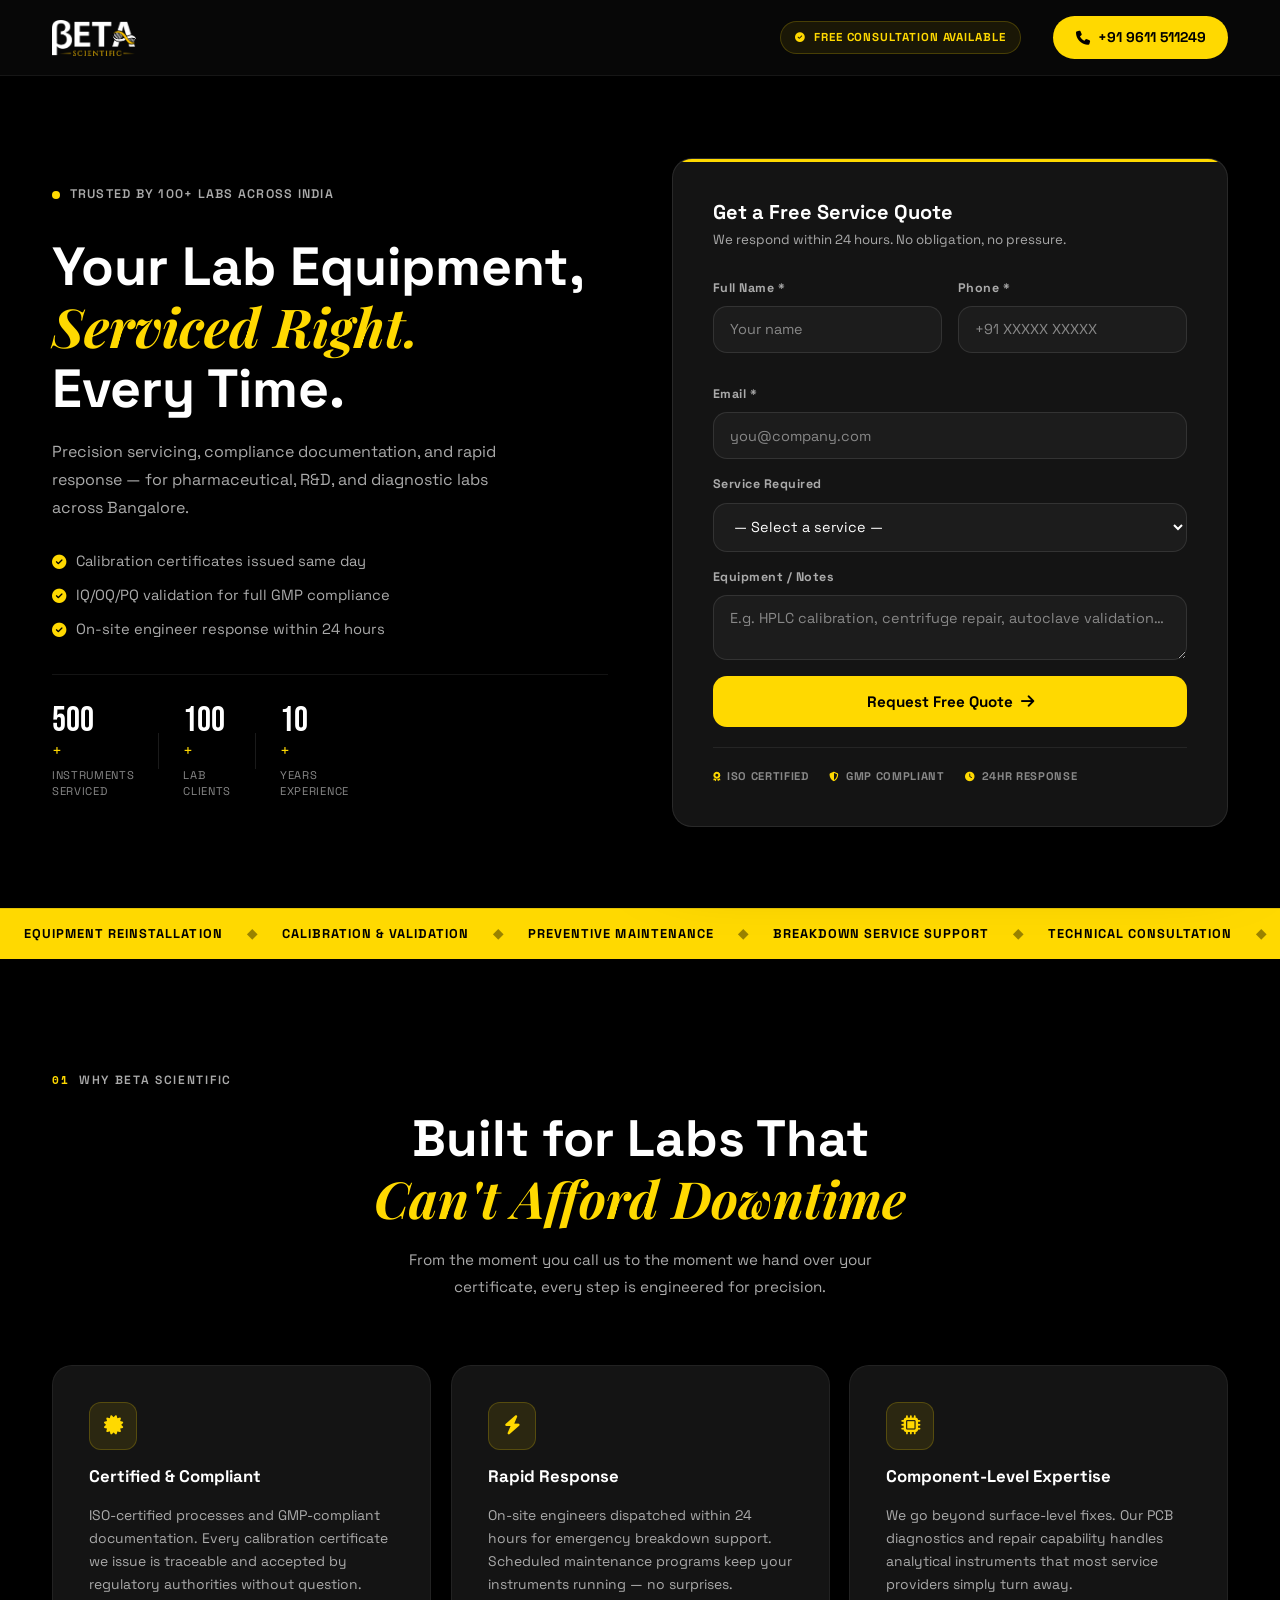
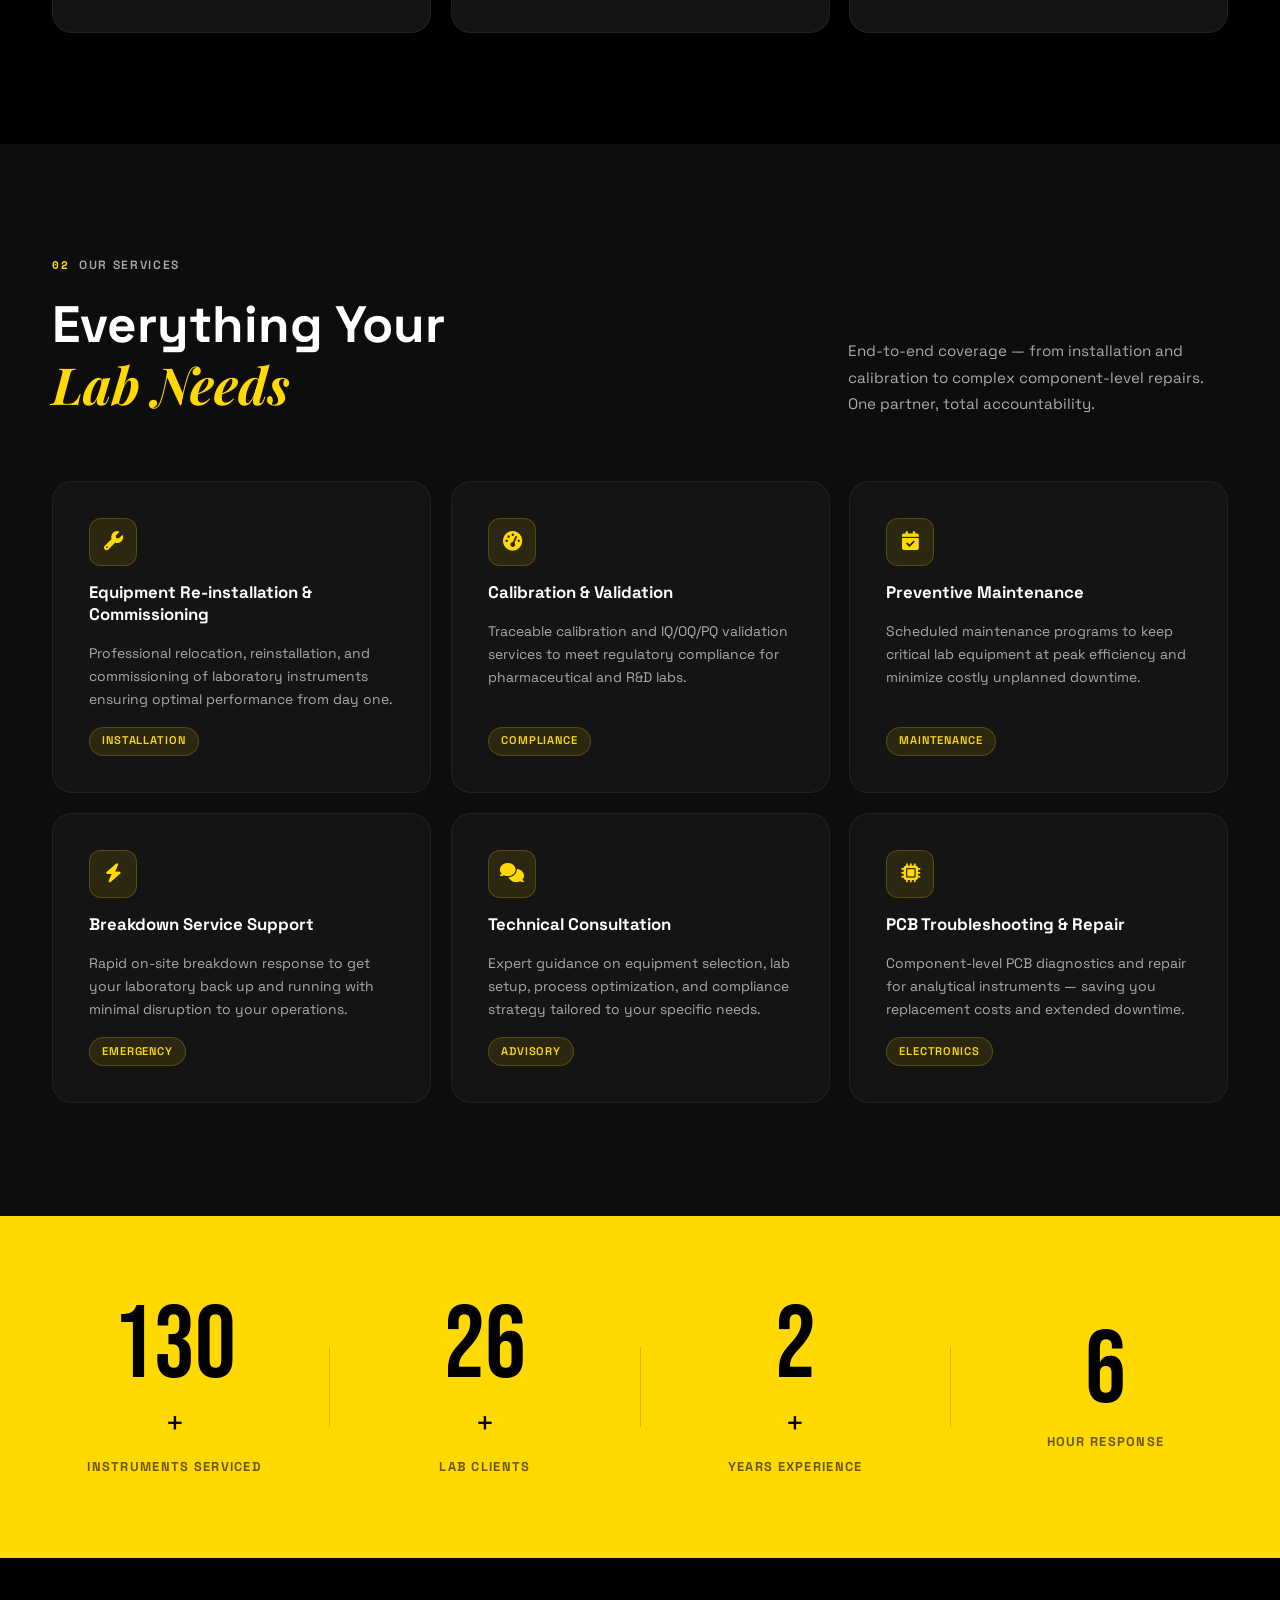
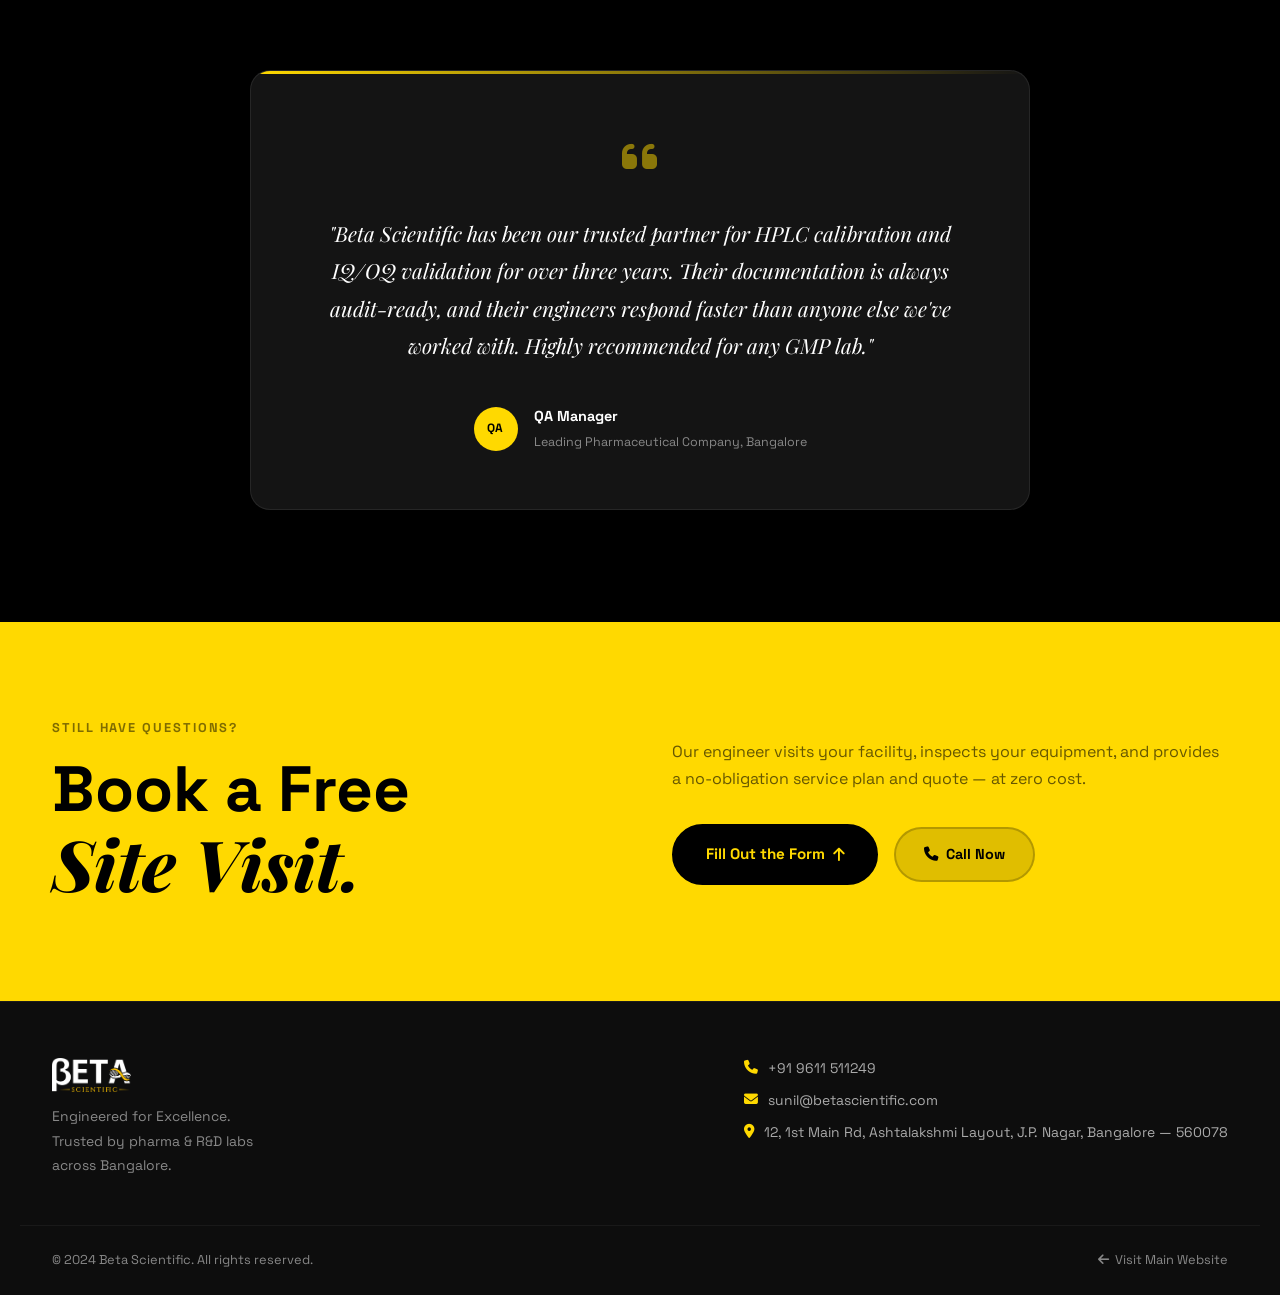
==== commit 5ba34a6d: "Fix" ====
--- a/reach-us.html
+++ b/reach-us.html
@@ -10,6 +10,11 @@
   <link rel="preconnect" href="https://fonts.gstatic.com" crossorigin />
   <link href="https://fonts.googleapis.com/css2?family=Bebas+Neue&family=Playfair+Display:ital,wght@0,700;1,400;1,700&family=Space+Grotesk:wght@300;400;500;600;700&family=Space+Mono:ital@0;1&display=swap" rel="stylesheet" />
   <link rel="stylesheet" href="https://cdnjs.cloudflare.com/ajax/libs/font-awesome/6.5.0/css/all.min.css" />
+  <link rel="icon" type="image/x-icon" href="assets/favicon.ico" />
+  <link rel="icon" type="image/png" sizes="32x32" href="assets/favicon-32x32.png" />
+  <link rel="icon" type="image/png" sizes="16x16" href="assets/favicon-16x16.png" />
+  <link rel="apple-touch-icon" sizes="180x180" href="assets/apple-touch-icon.png" />
+  <link rel="manifest" href="assets/site.webmanifest" />
   <link rel="stylesheet" href="style.css" />
   <link rel="stylesheet" href="reach-us.css" />
 </head>
--- a/style.css
+++ b/style.css
@@ -349,9 +349,107 @@
 .hero-badge-float div { display: flex; flex-direction: column; gap: 0.1rem; }
 .hero-badge-float strong { font-size: 0.82rem; }
 .hero-badge-float span { font-size: 0.7rem; color: var(--g6); }
-.b1 { bottom: 2rem; left: -2rem; animation-delay: 0s; }
-.b2 { top: 2rem; right: -2rem; animation-delay: 1.8s; }
+.b1 { bottom: 1.5rem; left: -1.75rem; animation-delay: 0s; }
+.b2 { top: 1.75rem; right: -1rem; animation-delay: 1.8s; }
 @keyframes floatY { 0%,100%{transform:translateY(0)} 50%{transform:translateY(-10px)} }
+
+/* ============================================= */
+/* HERO VISUAL (lab image + floating service tags) */
+/* ============================================= */
+.hero-visual {
+  position: relative;
+  border-radius: var(--rl);
+  overflow: hidden;
+  aspect-ratio: 4/5;
+  box-shadow: 0 30px 80px rgba(0,0,0,0.7);
+}
+.hv-bg {
+  position: absolute;
+  inset: 0;
+  width: 100%;
+  height: 100%;
+  object-fit: cover;
+  filter: brightness(0.22) saturate(0.4);
+  transition: transform 8s ease;
+}
+.hero-visual:hover .hv-bg { transform: scale(1.04); }
+.hv-glow {
+  position: absolute;
+  inset: 0;
+  z-index: 1;
+  background: radial-gradient(ellipse at 50% 52%, rgba(255,217,0,0.18) 0%, rgba(255,217,0,0.05) 45%, transparent 70%);
+}
+.frame-corner {
+  position: absolute;
+  width: 24px;
+  height: 24px;
+  z-index: 2;
+  opacity: 0.5;
+}
+.frame-corner.tl { top: 1rem;    left: 1rem;  border-top: 2px solid var(--y); border-left: 2px solid var(--y); }
+.frame-corner.tr { top: 1rem;    right: 1rem; border-top: 2px solid var(--y); border-right: 2px solid var(--y); }
+.frame-corner.bl { bottom: 1rem; left: 1rem;  border-bottom: 2px solid var(--y); border-left: 2px solid var(--y); }
+.frame-corner.br { bottom: 1rem; right: 1rem; border-bottom: 2px solid var(--y); border-right: 2px solid var(--y); }
+.hv-center {
+  position: absolute;
+  top: 50%;
+  left: 50%;
+  transform: translate(-50%, -50%);
+  z-index: 3;
+  display: flex;
+  align-items: center;
+  justify-content: center;
+}
+.hv-ring {
+  position: absolute;
+  border-radius: 50%;
+  border: 1px solid rgba(255,217,0,0.18);
+  animation: ringPulse 3s ease-in-out infinite;
+}
+.hv-ring.r1 { width: 110px; height: 110px; animation-delay: 0s; }
+.hv-ring.r2 { width: 170px; height: 170px; animation-delay: 0.9s; border-color: rgba(255,217,0,0.1); }
+.hv-ring.r3 { width: 240px; height: 240px; animation-delay: 1.8s; border-color: rgba(255,217,0,0.05); }
+@keyframes ringPulse { 0%,100%{opacity:1;transform:scale(1)} 50%{opacity:0.4;transform:scale(1.06)} }
+.hv-icon {
+  width: 72px;
+  height: 72px;
+  background: rgba(8,8,8,0.85);
+  backdrop-filter: blur(16px);
+  border: 1px solid rgba(255,217,0,0.35);
+  border-radius: 50%;
+  display: flex;
+  align-items: center;
+  justify-content: center;
+  box-shadow: 0 0 40px rgba(255,217,0,0.2), inset 0 0 20px rgba(255,217,0,0.06);
+  position: relative;
+  z-index: 1;
+}
+.hv-icon i { color: var(--y); font-size: 1.6rem; }
+.hv-tag {
+  position: absolute;
+  z-index: 4;
+  display: inline-flex;
+  align-items: center;
+  gap: 0.5rem;
+  background: rgba(8,8,8,0.82);
+  backdrop-filter: blur(16px);
+  border: 1px solid rgba(255,255,255,0.1);
+  border-radius: 999px;
+  padding: 0.55rem 1rem;
+  font-size: 0.78rem;
+  font-weight: 600;
+  color: var(--w);
+  white-space: nowrap;
+  box-shadow: 0 8px 24px rgba(0,0,0,0.5);
+  animation: floatY 4s ease-in-out infinite;
+}
+.hv-tag i { color: var(--y); font-size: 0.82rem; }
+.hv-tag.t1 { top: 8%;    left: 5%;  animation-delay: 0s; }
+.hv-tag.t2 { top: 5%;    right: 5%; animation-delay: 0.7s; }
+.hv-tag.t3 { top: 42%;   right: 3%; animation-delay: 1.4s; }
+.hv-tag.t4 { bottom: 18%; right: 5%; animation-delay: 2.1s; }
+.hv-tag.t5 { bottom: 7%; left: 10%; animation-delay: 2.8s; }
+.hv-tag.t6 { top: 60%;   left: 3%;  animation-delay: 3.5s; }
 
 /* ============================================= */
 /* MARQUEE                                       */
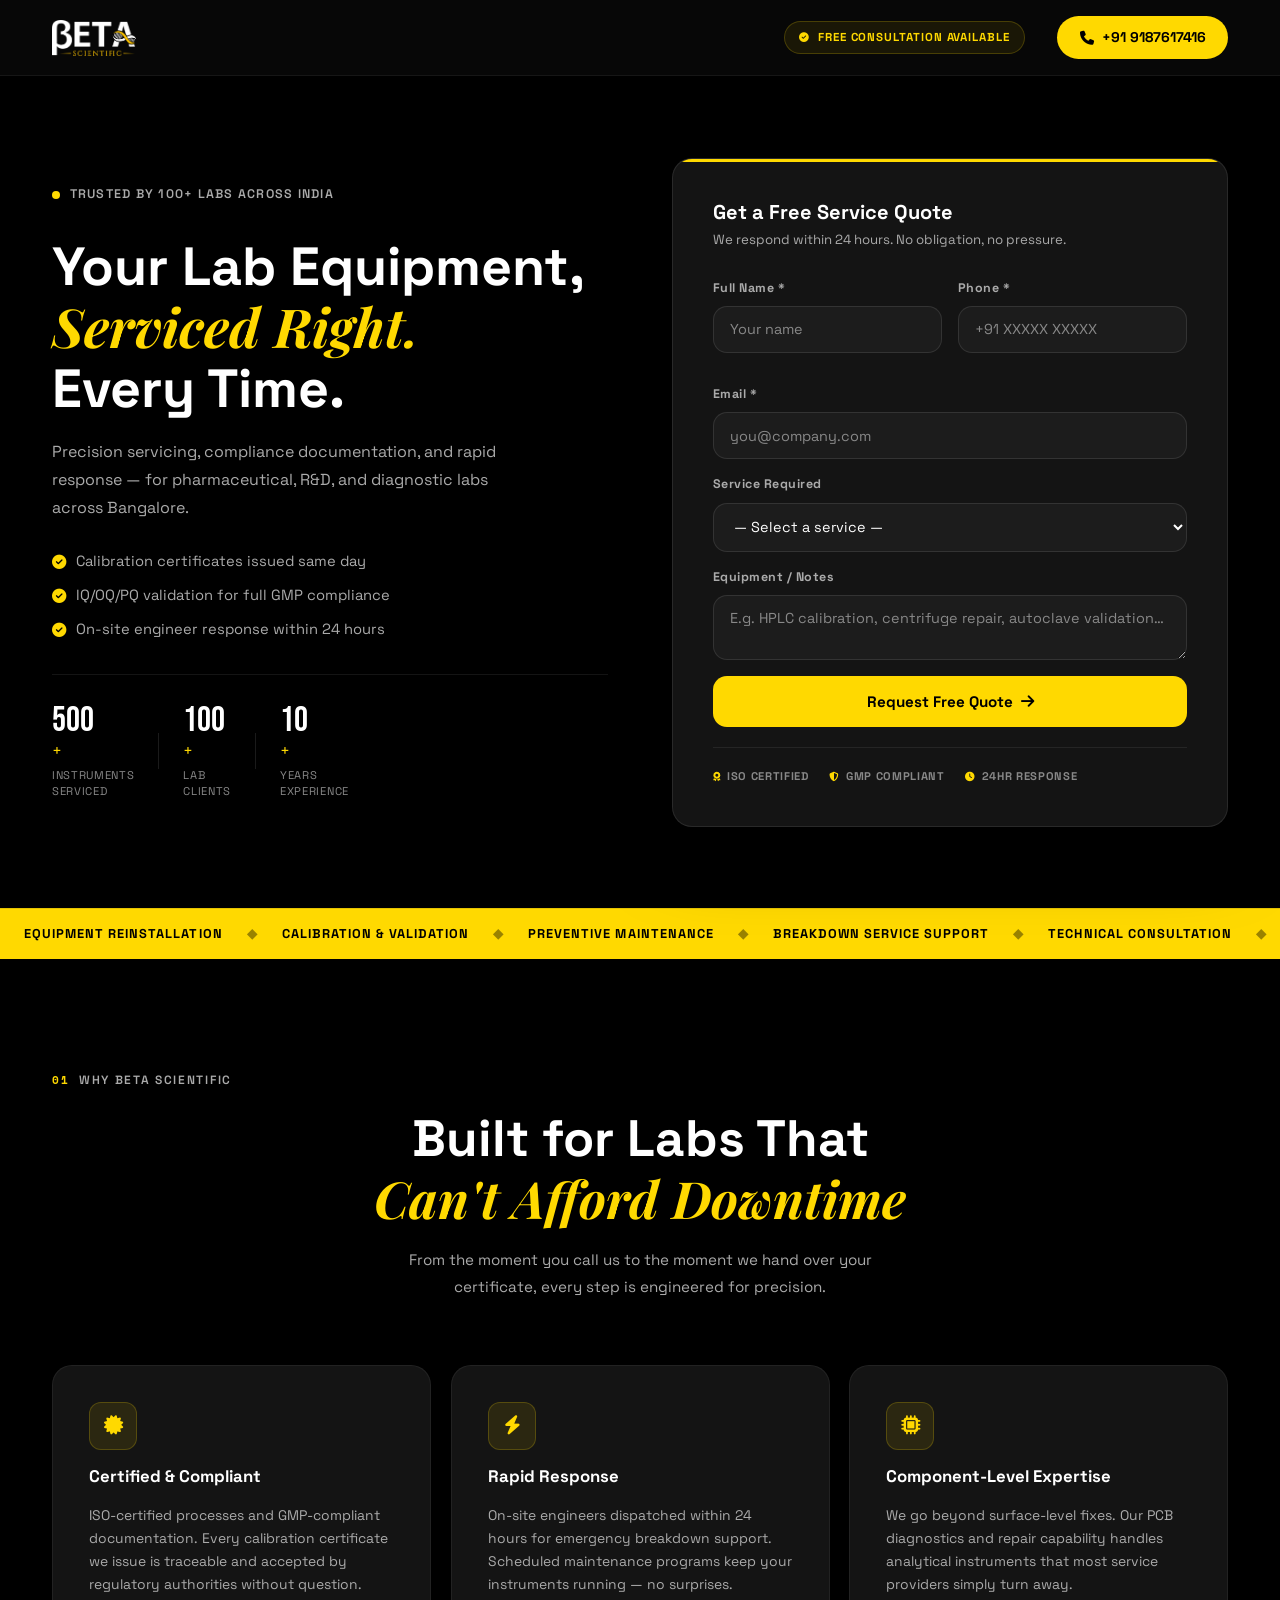
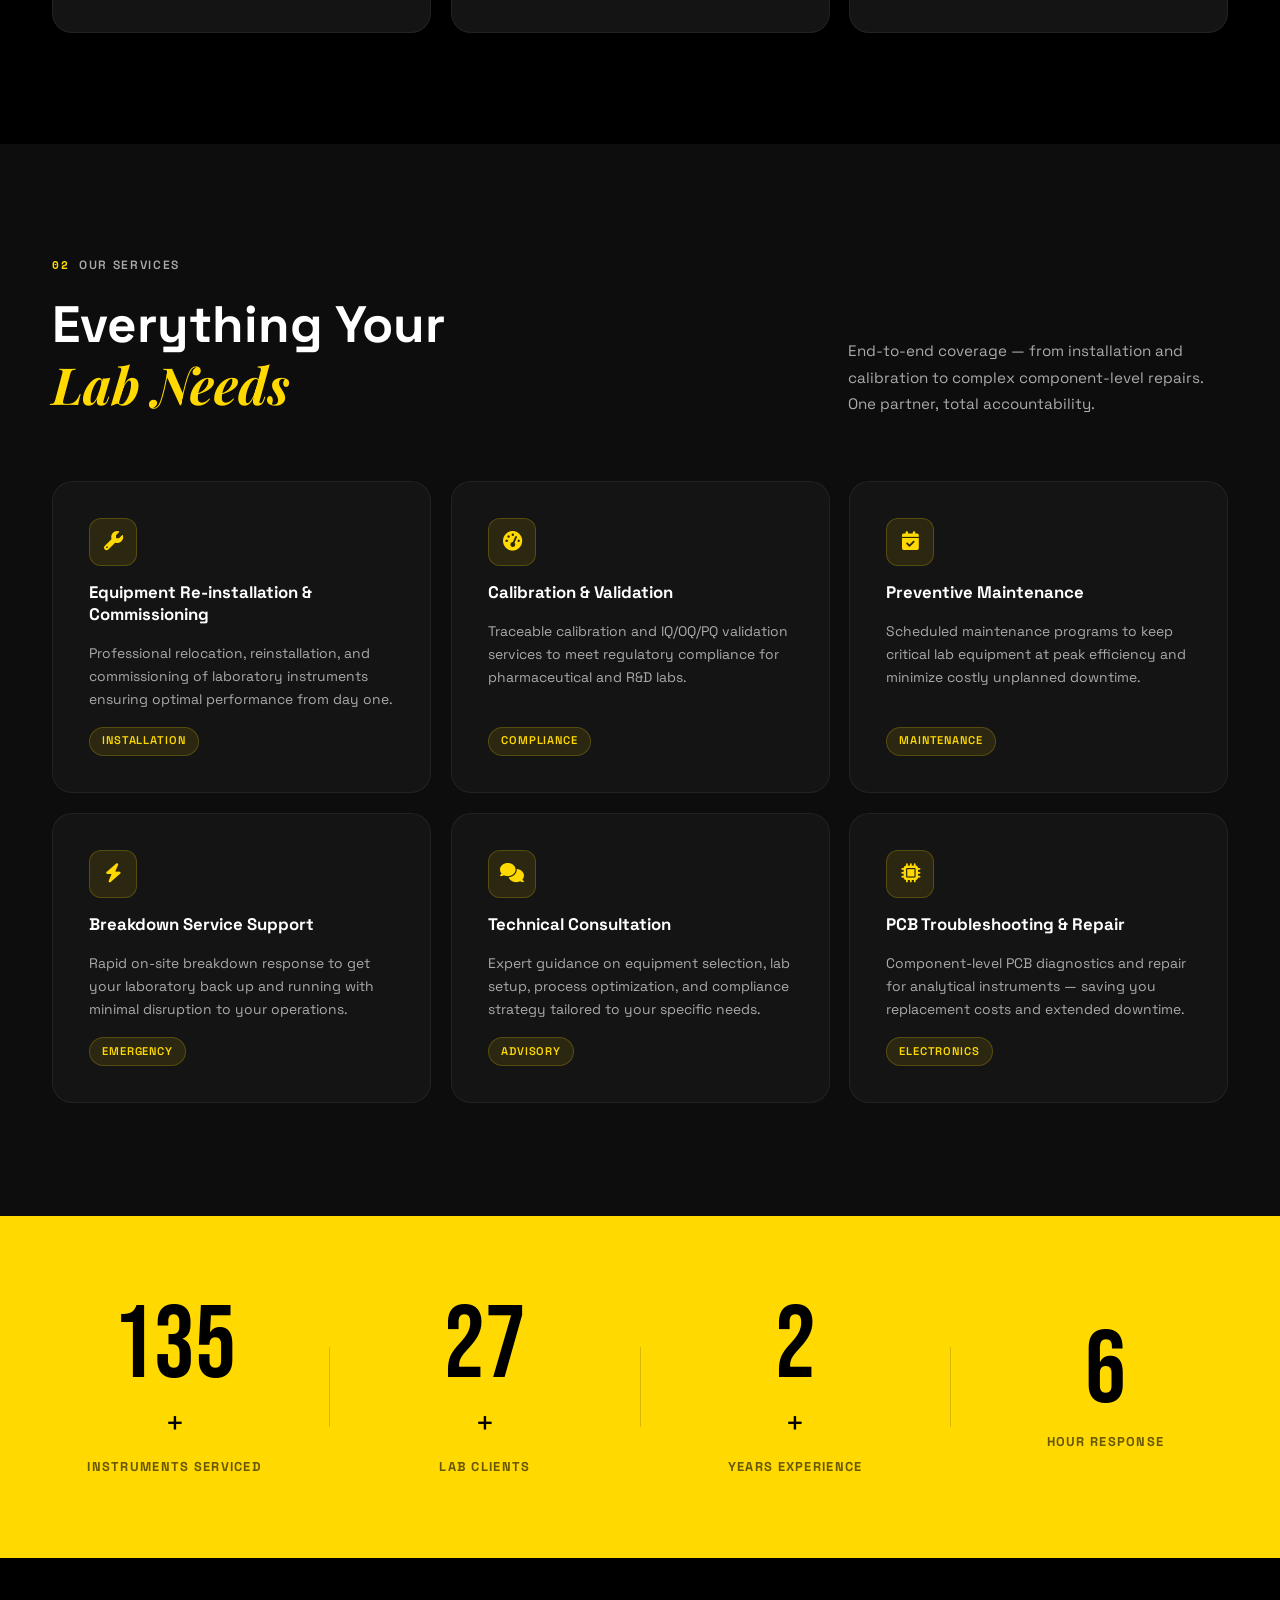
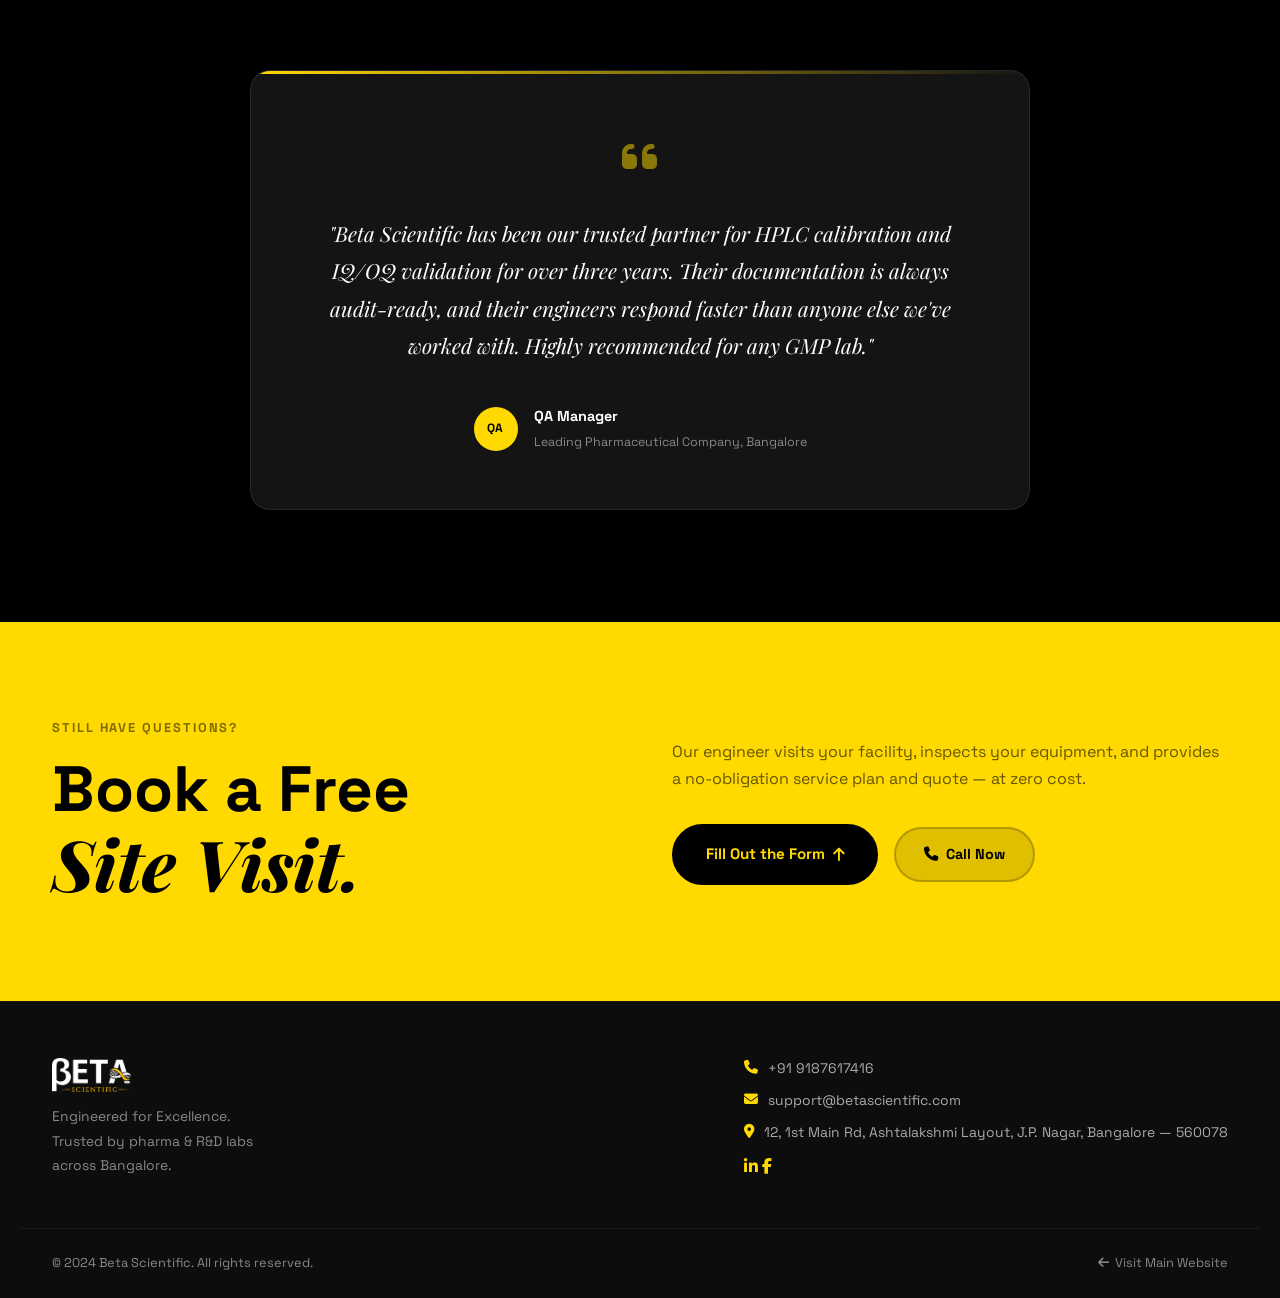
==== commit 844dc9ca: "Update phone / email" ====
--- a/reach-us.html
+++ b/reach-us.html
@@ -29,9 +29,9 @@
       <span class="lp-badge">
         <i class="fas fa-circle-check"></i> Free Consultation Available
       </span>
-      <a href="tel:+919611511249" class="lp-phone-cta">
+      <a href="tel:+919187617416" class="lp-phone-cta">
         <i class="fas fa-phone"></i>
-        <span>+91 9611 511249</span>
+        <span>+91 9187617416</span>
       </a>
     </div>
   </header>
@@ -297,7 +297,7 @@
           <a href="#lp-hero" class="btn-dark">
             Fill Out the Form <i class="fas fa-arrow-up"></i>
           </a>
-          <a href="tel:+919611511249" class="lp-call-btn">
+          <a href="tel:+919187617416" class="lp-call-btn">
             <i class="fas fa-phone"></i> Call Now
           </a>
         </div>
@@ -313,9 +313,13 @@
         <p>Engineered for Excellence.<br/>Trusted by pharma &amp; R&amp;D labs across Bangalore.</p>
       </div>
       <div class="lp-footer-contact">
-        <p><i class="fas fa-phone"></i> <a href="tel:+919611511249">+91 9611 511249</a></p>
-        <p><i class="fas fa-envelope"></i> <a href="mailto:sunil@betascientific.com">sunil@betascientific.com</a></p>
+        <p><i class="fas fa-phone"></i> <a href="tel:+919187617416">+91 9187617416</a></p>
+        <p><i class="fas fa-envelope"></i> <a href="mailto:support@betascientific.com">support@betascientific.com</a></p>
         <p><i class="fas fa-location-dot"></i> 12, 1st Main Rd, Ashtalakshmi Layout, J.P. Nagar, Bangalore — 560078</p>
+        <div class="lp-footer-socials">
+          <a href="https://www.linkedin.com/company/beta-scientific-pvt-ltd/" target="_blank" rel="noopener" aria-label="LinkedIn"><i class="fab fa-linkedin-in"></i></a>
+          <a href="https://www.facebook.com/profile.php?id=61572016024671" target="_blank" rel="noopener" aria-label="Facebook"><i class="fab fa-facebook-f"></i></a>
+        </div>
       </div>
     </div>
     <div class="lp-footer-bottom">
@@ -328,9 +332,9 @@
 
   <!-- ===== MOBILE STICKY BAR ===== -->
   <div id="lp-mobile-bar">
-    <a href="tel:+919611511249">
+    <a href="tel:+919187617416">
       <i class="fas fa-phone"></i>
-      Call Now — +91 9611 511249
+      Call Now — +91 9187617416
     </a>
   </div>
 
--- a/style.css
+++ b/style.css
@@ -22,7 +22,7 @@
   --sh: 0 8px 40px rgba(0,0,0,0.5);
 }
 
-html { scroll-behavior: smooth; }
+html { scroll-behavior: smooth; overflow-x: hidden; }
 body {
   font-family: 'Space Grotesk', sans-serif;
   background: var(--b);
@@ -255,7 +255,7 @@
 .line-block {
   display: block;
   font-family: 'Bebas Neue', sans-serif;
-  font-size: clamp(4.5rem, 9vw, 8rem);
+  font-size: clamp(2.8rem, 13vw, 8rem);
   letter-spacing: 0.02em;
   line-height: 0.95;
 }
